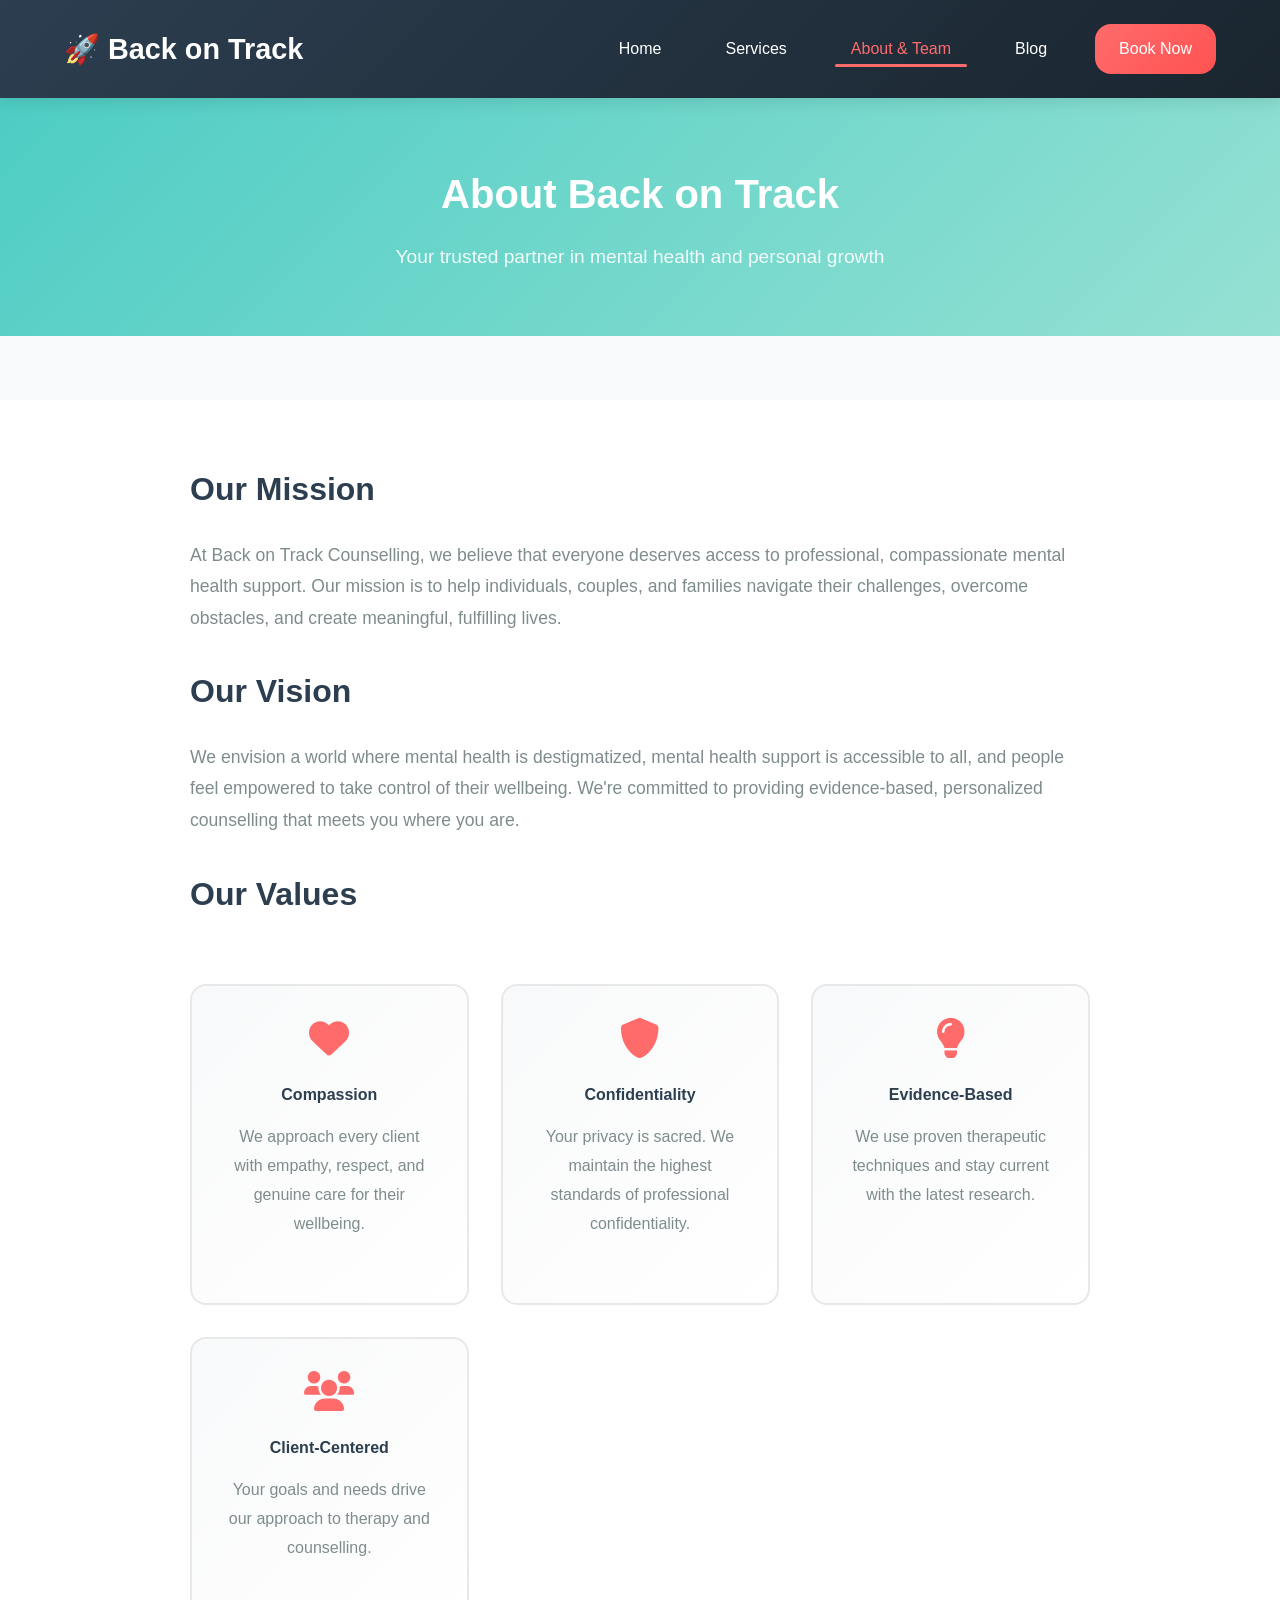
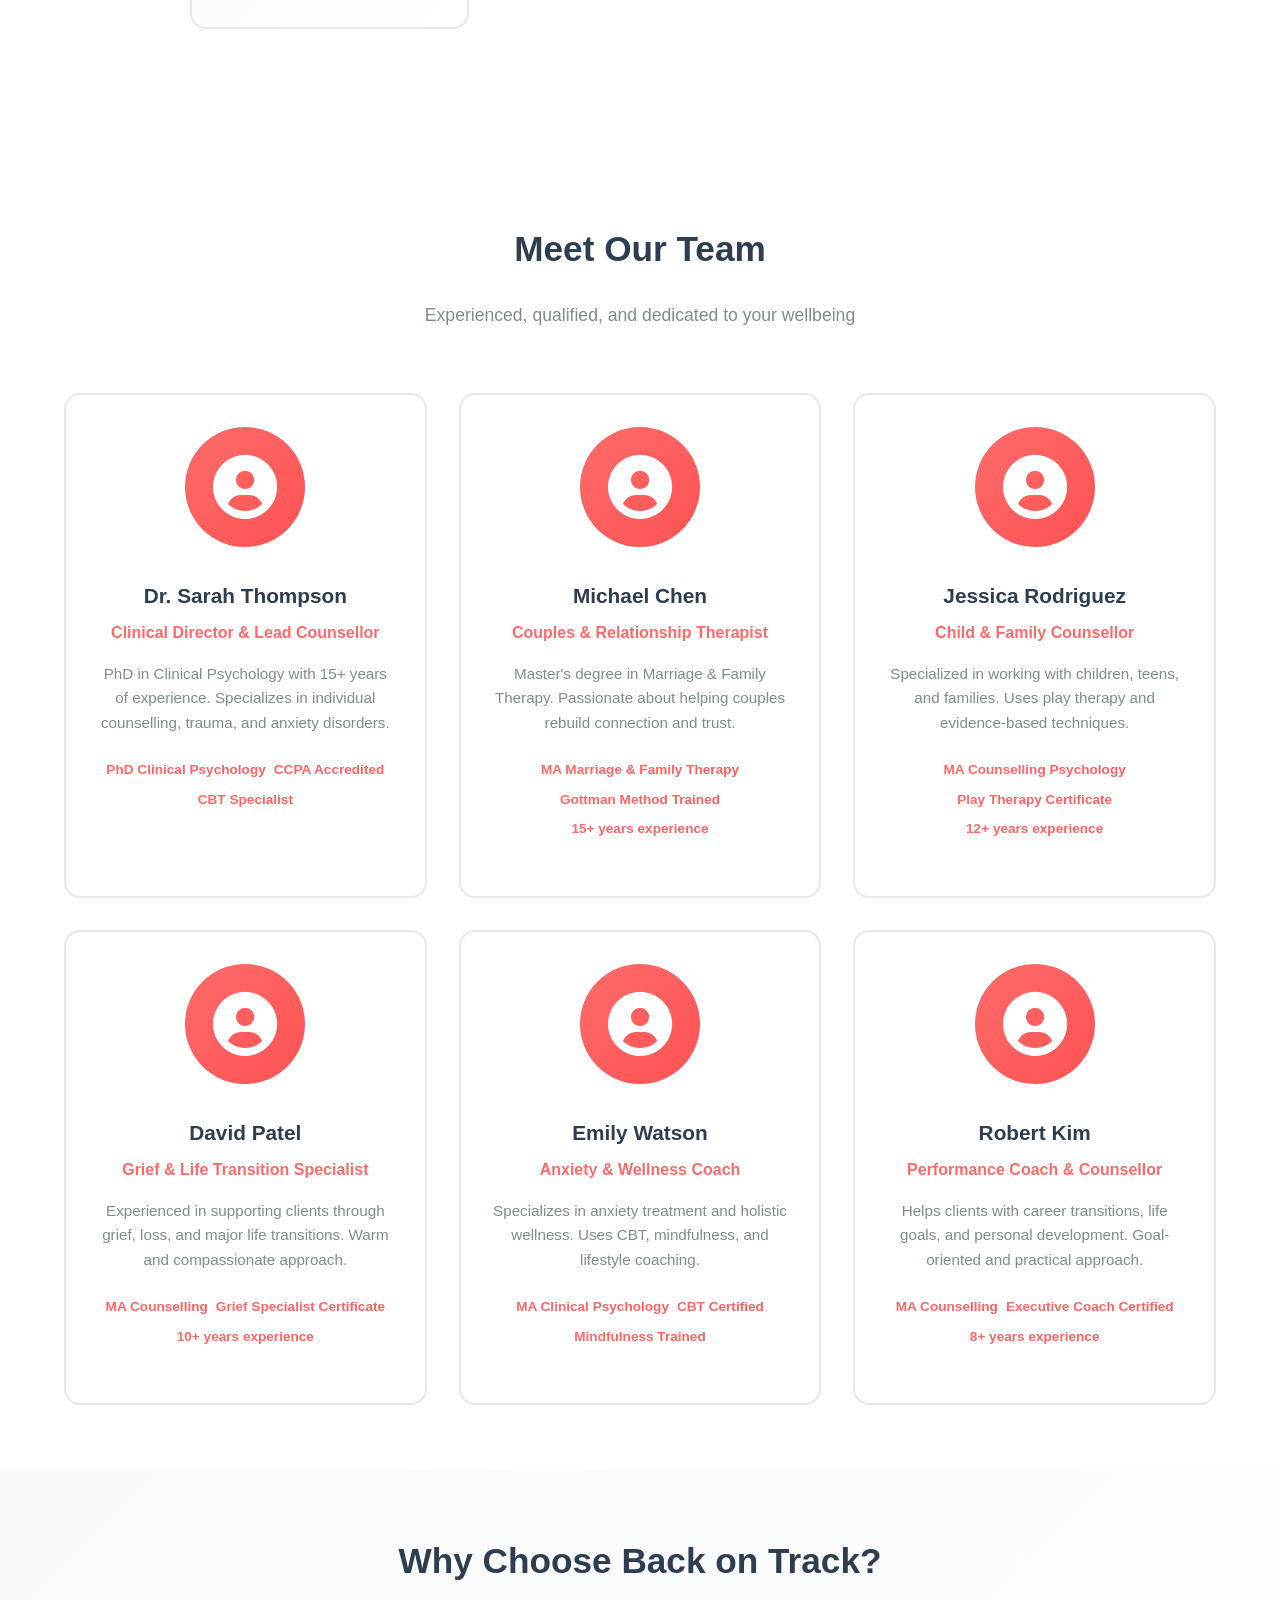
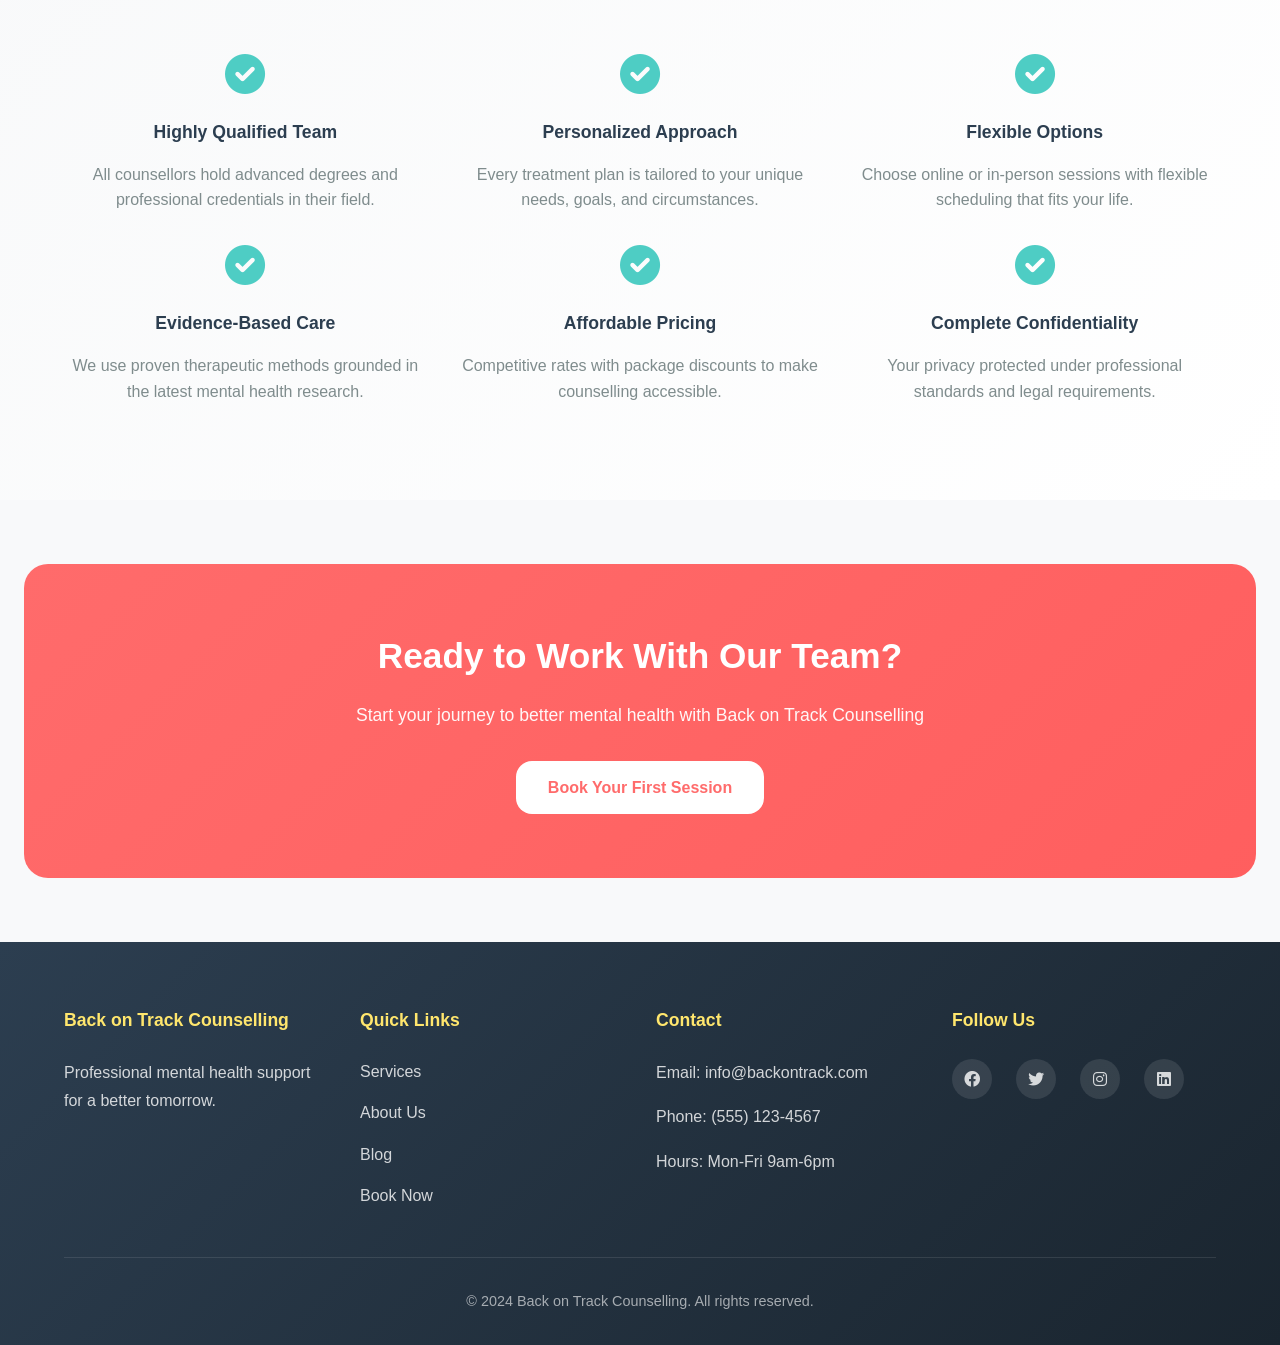
==== about.html @ cca88ce4 "Initial commit: Back on Track Counselling website" ====
<!DOCTYPE html>
<html lang="en">
<head>
    <meta charset="UTF-8">
    <meta name="viewport" content="width=device-width, initial-scale=1.0">
    <title>About Us & Team | Back on Track Counselling</title>
    <link rel="stylesheet" href="styles.css">
    <link rel="stylesheet" href="https://cdnjs.cloudflare.com/ajax/libs/font-awesome/6.0.0/css/all.min.css">
</head>
<body>
    <!-- Navigation -->
    <nav class="navbar">
        <div class="container">
            <div class="nav-brand">
                <h1>🚀 Back on Track</h1>
            </div>
            <ul class="nav-menu">
                <li><a href="index.html">Home</a></li>
                <li><a href="services.html">Services</a></li>
                <li><a href="about.html" class="active">About & Team</a></li>
                <li><a href="blog.html">Blog</a></li>
                <li><a href="booking.html" class="btn-cta">Book Now</a></li>
            </ul>
        </div>
    </nav>

    <!-- Page Header -->
    <section class="page-header">
        <h2>About Back on Track</h2>
        <p>Your trusted partner in mental health and personal growth</p>
    </section>

    <!-- About Section -->
    <section class="about-section">
        <div class="container">
            <div class="about-content">
                <h3>Our Mission</h3>
                <p>At Back on Track Counselling, we believe that everyone deserves access to professional, compassionate mental health support. Our mission is to help individuals, couples, and families navigate their challenges, overcome obstacles, and create meaningful, fulfilling lives.</p>
                
                <h3>Our Vision</h3>
                <p>We envision a world where mental health is destigmatized, mental health support is accessible to all, and people feel empowered to take control of their wellbeing. We're committed to providing evidence-based, personalized counselling that meets you where you are.</p>

                <h3>Our Values</h3>
                <div class="values-grid">
                    <div class="value-card">
                        <i class="fas fa-heart"></i>
                        <h4>Compassion</h4>
                        <p>We approach every client with empathy, respect, and genuine care for their wellbeing.</p>
                    </div>
                    <div class="value-card">
                        <i class="fas fa-shield-alt"></i>
                        <h4>Confidentiality</h4>
                        <p>Your privacy is sacred. We maintain the highest standards of professional confidentiality.</p>
                    </div>
                    <div class="value-card">
                        <i class="fas fa-lightbulb"></i>
                        <h4>Evidence-Based</h4>
                        <p>We use proven therapeutic techniques and stay current with the latest research.</p>
                    </div>
                    <div class="value-card">
                        <i class="fas fa-users"></i>
                        <h4>Client-Centered</h4>
                        <p>Your goals and needs drive our approach to therapy and counselling.</p>
                    </div>
                </div>
            </div>
        </div>
    </section>

    <!-- Team Section -->
    <section class="team-section">
        <div class="container">
            <h3>Meet Our Team</h3>
            <p class="section-subtitle">Experienced, qualified, and dedicated to your wellbeing</p>
            
            <div class="team-grid">
                <div class="team-member">
                    <div class="member-image">
                        <i class="fas fa-user-circle"></i>
                    </div>
                    <h4>Dr. Sarah Thompson</h4>
                    <p class="title">Clinical Director & Lead Counsellor</p>
                    <p class="bio">PhD in Clinical Psychology with 15+ years of experience. Specializes in individual counselling, trauma, and anxiety disorders.</p>
                    <div class="credentials">
                        <span>PhD Clinical Psychology</span>
                        <span>CCPA Accredited</span>
                        <span>CBT Specialist</span>
                    </div>
                </div>

                <div class="team-member">
                    <div class="member-image">
                        <i class="fas fa-user-circle"></i>
                    </div>
                    <h4>Michael Chen</h4>
                    <p class="title">Couples & Relationship Therapist</p>
                    <p class="bio">Master's degree in Marriage & Family Therapy. Passionate about helping couples rebuild connection and trust.</p>
                    <div class="credentials">
                        <span>MA Marriage & Family Therapy</span>
                        <span>Gottman Method Trained</span>
                        <span>15+ years experience</span>
                    </div>
                </div>

                <div class="team-member">
                    <div class="member-image">
                        <i class="fas fa-user-circle"></i>
                    </div>
                    <h4>Jessica Rodriguez</h4>
                    <p class="title">Child & Family Counsellor</p>
                    <p class="bio">Specialized in working with children, teens, and families. Uses play therapy and evidence-based techniques.</p>
                    <div class="credentials">
                        <span>MA Counselling Psychology</span>
                        <span>Play Therapy Certificate</span>
                        <span>12+ years experience</span>
                    </div>
                </div>

                <div class="team-member">
                    <div class="member-image">
                        <i class="fas fa-user-circle"></i>
                    </div>
                    <h4>David Patel</h4>
                    <p class="title">Grief & Life Transition Specialist</p>
                    <p class="bio">Experienced in supporting clients through grief, loss, and major life transitions. Warm and compassionate approach.</p>
                    <div class="credentials">
                        <span>MA Counselling</span>
                        <span>Grief Specialist Certificate</span>
                        <span>10+ years experience</span>
                    </div>
                </div>

                <div class="team-member">
                    <div class="member-image">
                        <i class="fas fa-user-circle"></i>
                    </div>
                    <h4>Emily Watson</h4>
                    <p class="title">Anxiety & Wellness Coach</p>
                    <p class="bio">Specializes in anxiety treatment and holistic wellness. Uses CBT, mindfulness, and lifestyle coaching.</p>
                    <div class="credentials">
                        <span>MA Clinical Psychology</span>
                        <span>CBT Certified</span>
                        <span>Mindfulness Trained</span>
                    </div>
                </div>

                <div class="team-member">
                    <div class="member-image">
                        <i class="fas fa-user-circle"></i>
                    </div>
                    <h4>Robert Kim</h4>
                    <p class="title">Performance Coach & Counsellor</p>
                    <p class="bio">Helps clients with career transitions, life goals, and personal development. Goal-oriented and practical approach.</p>
                    <div class="credentials">
                        <span>MA Counselling</span>
                        <span>Executive Coach Certified</span>
                        <span>8+ years experience</span>
                    </div>
                </div>
            </div>
        </div>
    </section>

    <!-- Why Choose Us -->
    <section class="why-choose-us">
        <div class="container">
            <h3>Why Choose Back on Track?</h3>
            <div class="features-grid">
                <div class="feature-item">
                    <i class="fas fa-check-circle"></i>
                    <h4>Highly Qualified Team</h4>
                    <p>All counsellors hold advanced degrees and professional credentials in their field.</p>
                </div>
                <div class="feature-item">
                    <i class="fas fa-check-circle"></i>
                    <h4>Personalized Approach</h4>
                    <p>Every treatment plan is tailored to your unique needs, goals, and circumstances.</p>
                </div>
                <div class="feature-item">
                    <i class="fas fa-check-circle"></i>
                    <h4>Flexible Options</h4>
                    <p>Choose online or in-person sessions with flexible scheduling that fits your life.</p>
                </div>
                <div class="feature-item">
                    <i class="fas fa-check-circle"></i>
                    <h4>Evidence-Based Care</h4>
                    <p>We use proven therapeutic methods grounded in the latest mental health research.</p>
                </div>
                <div class="feature-item">
                    <i class="fas fa-check-circle"></i>
                    <h4>Affordable Pricing</h4>
                    <p>Competitive rates with package discounts to make counselling accessible.</p>
                </div>
                <div class="feature-item">
                    <i class="fas fa-check-circle"></i>
                    <h4>Complete Confidentiality</h4>
                    <p>Your privacy protected under professional standards and legal requirements.</p>
                </div>
            </div>
        </div>
    </section>

    <!-- CTA Section -->
    <section class="cta-section">
        <div class="container">
            <h3>Ready to Work With Our Team?</h3>
            <p>Start your journey to better mental health with Back on Track Counselling</p>
            <a href="booking.html" class="btn btn-white">Book Your First Session</a>
        </div>
    </section>

    <!-- Footer -->
    <footer class="footer">
        <div class="container">
            <div class="footer-content">
                <div class="footer-section">
                    <h5>Back on Track Counselling</h5>
                    <p>Professional mental health support for a better tomorrow.</p>
                </div>
                <div class="footer-section">
                    <h5>Quick Links</h5>
                    <ul>
                        <li><a href="services.html">Services</a></li>
                        <li><a href="about.html">About Us</a></li>
                        <li><a href="blog.html">Blog</a></li>
                        <li><a href="booking.html">Book Now</a></li>
                    </ul>
                </div>
                <div class="footer-section">
                    <h5>Contact</h5>
                    <p>Email: info@backontrack.com</p>
                    <p>Phone: (555) 123-4567</p>
                    <p>Hours: Mon-Fri 9am-6pm</p>
                </div>
                <div class="footer-section">
                    <h5>Follow Us</h5>
                    <div class="social-links">
                        <a href="#"><i class="fab fa-facebook"></i></a>
                        <a href="#"><i class="fab fa-twitter"></i></a>
                        <a href="#"><i class="fab fa-instagram"></i></a>
                        <a href="#"><i class="fab fa-linkedin"></i></a>
                    </div>
                </div>
            </div>
            <div class="footer-bottom">
                <p>&copy; 2024 Back on Track Counselling. All rights reserved.</p>
            </div>
        </div>
    </footer>

    <script src="script.js"></script>
</body>
</html>
---- styles.css ----
/* 
    Back on Track Counselling - Professional Vibrant Design
    Modern, bold, and eye-catching color scheme
*/

:root {
    /* Color Palette - Modern & Vibrant */
    --primary-color: #FF6B6B;        /* Bold Red/Coral */
    --secondary-color: #4ECDC4;      /* Teal */
    --accent-color: #FFE66D;         /* Vibrant Yellow */
    --alternate-accent: #95E1D3;     /* Mint Green */
    --dark-bg: #2C3E50;              /* Dark Blue-Gray */
    --light-bg: #F8F9FA;             /* Off-White */
    --text-dark: #2C3E50;            /* Dark Gray */
    --text-light: #7F8C8D;           /* Medium Gray */
    --border-color: #E8E8E8;         /* Light Border */
    --success-color: #2ECC71;        /* Green */
    --error-color: #E74C3C;          /* Red */
    
    /* Fonts */
    --font-primary: 'Segoe UI', Tahoma, Geneva, Verdana, sans-serif;
    --font-heading: 'Ubuntu', 'Arial', sans-serif;
    
    /* Spacing */
    --spacing-xs: 0.5rem;
    --spacing-sm: 1rem;
    --spacing-md: 1.5rem;
    --spacing-lg: 2rem;
    --spacing-xl: 3rem;
    --spacing-2xl: 4rem;
    
    /* Border Radius */
    --radius-sm: 0.5rem;
    --radius-md: 0.75rem;
    --radius-lg: 1rem;
    --radius-xl: 1.5rem;
}

/* ========================================
   GENERAL STYLES
   ======================================== */

* {
    margin: 0;
    padding: 0;
    box-sizing: border-box;
}

html {
    scroll-behavior: smooth;
}

body {
    font-family: var(--font-primary);
    color: var(--text-dark);
    background-color: var(--light-bg);
    line-height: 1.6;
    overflow-x: hidden;
}

.container {
    max-width: 1200px;
    margin: 0 auto;
    padding: 0 var(--spacing-md);
}

/* ========================================
   NAVIGATION
   ======================================== */

.navbar {
    background: linear-gradient(135deg, var(--dark-bg) 0%, #1a252f 100%);
    padding: var(--spacing-md) 0;
    position: sticky;
    top: 0;
    z-index: 1000;
    box-shadow: 0 4px 15px rgba(0, 0, 0, 0.1);
}

.navbar .container {
    display: flex;
    justify-content: space-between;
    align-items: center;
}

.nav-brand h1 {
    color: white;
    font-size: 1.8rem;
    font-family: var(--font-heading);
}

.nav-menu {
    display: flex;
    list-style: none;
    gap: var(--spacing-lg);
    align-items: center;
}

.nav-menu a {
    color: white;
    text-decoration: none;
    font-weight: 500;
    transition: all 0.3s ease;
    position: relative;
    padding: var(--spacing-xs) var(--spacing-sm);
}

.nav-menu a:hover,
.nav-menu a.active {
    color: var(--primary-color);
}

.nav-menu a.active::after {
    content: '';
    position: absolute;
    bottom: -2px;
    left: 0;
    width: 100%;
    height: 3px;
    background: var(--primary-color);
    border-radius: 2px;
}

.btn-cta {
    background: linear-gradient(135deg, var(--primary-color), #FF5252) !important;
    padding: 0.75rem var(--spacing-md) !important;
    border-radius: var(--radius-lg);
    display: inline-block;
}

.btn-cta:hover {
    color: white !important;
    transform: translateY(-2px);
    box-shadow: 0 8px 20px rgba(255, 107, 107, 0.3);
}

/* ========================================
   BUTTONS
   ======================================== */

.btn {
    padding: 0.875rem 2rem;
    border: none;
    border-radius: var(--radius-lg);
    font-size: 1rem;
    font-weight: 600;
    cursor: pointer;
    transition: all 0.3s ease;
    text-decoration: none;
    display: inline-block;
    text-align: center;
    font-family: var(--font-primary);
}

.btn-primary {
    background: linear-gradient(135deg, var(--primary-color), #FF5252);
    color: white;
    box-shadow: 0 4px 15px rgba(255, 107, 107, 0.2);
}

.btn-primary:hover {
    transform: translateY(-3px);
    box-shadow: 0 8px 25px rgba(255, 107, 107, 0.4);
}

.btn-secondary {
    background: white;
    color: var(--primary-color);
    border: 2px solid var(--primary-color);
}

.btn-secondary:hover {
    background: var(--primary-color);
    color: white;
    transform: translateY(-3px);
}

.btn-white {
    background: white;
    color: var(--primary-color);
    font-weight: 700;
}

.btn-white:hover {
    transform: translateY(-3px);
    box-shadow: 0 8px 25px rgba(0, 0, 0, 0.2);
}

.btn-large {
    padding: 1rem 2.5rem;
    font-size: 1.1rem;
}

/* ========================================
   HERO SECTION
   ======================================== */

.hero {
    background: linear-gradient(135deg, var(--primary-color), #FF5252, var(--secondary-color));
    background-size: 400% 400%;
    animation: gradientShift 15s ease infinite;
    color: white;
    padding: var(--spacing-2xl) var(--spacing-md);
    text-align: center;
    min-height: 600px;
    display: flex;
    align-items: center;
    justify-content: center;
    position: relative;
    overflow: hidden;
}

.hero::before {
    content: '';
    position: absolute;
    top: -50%;
    right: -50%;
    width: 100%;
    height: 100%;
    background: radial-gradient(circle, rgba(255, 255, 255, 0.1) 1px, transparent 1px);
    background-size: 50px 50px;
    animation: moveBackground 20s linear infinite;
}

.hero-content {
    position: relative;
    z-index: 1;
    max-width: 700px;
}

.hero h2 {
    font-size: 3.5rem;
    font-weight: 700;
    margin-bottom: var(--spacing-md);
    line-height: 1.2;
    text-shadow: 2px 2px 4px rgba(0, 0, 0, 0.2);
}

.hero p {
    font-size: 1.3rem;
    margin-bottom: var(--spacing-lg);
    opacity: 0.95;
}

.hero .btn {
    margin: 0 var(--spacing-sm);
    margin-bottom: var(--spacing-md);
}

@keyframes gradientShift {
    0% { background-position: 0% 50%; }
    50% { background-position: 100% 50%; }
    100% { background-position: 0% 50%; }
}

@keyframes moveBackground {
    0% { transform: translate(0, 0); }
    100% { transform: translate(50px, 50px); }
}

/* ========================================
   PAGE HEADER
   ======================================== */

.page-header {
    background: linear-gradient(135deg, var(--secondary-color), var(--alternate-accent));
    color: white;
    padding: var(--spacing-2xl) var(--spacing-md);
    text-align: center;
    margin-bottom: var(--spacing-2xl);
}

.page-header h2 {
    font-size: 2.5rem;
    margin-bottom: var(--spacing-sm);
}

.page-header p {
    font-size: 1.2rem;
    opacity: 0.9;
}

/* ========================================
   FEATURES SECTION
   ======================================== */

.features {
    padding: var(--spacing-2xl) var(--spacing-md);
    background: white;
}

.features h3 {
    text-align: center;
    font-size: 2.2rem;
    margin-bottom: var(--spacing-2xl);
    color: var(--text-dark);
}

.features-grid {
    display: grid;
    grid-template-columns: repeat(auto-fit, minmax(280px, 1fr));
    gap: var(--spacing-lg);
    margin-bottom: var(--spacing-lg);
}

.feature-card {
    background: linear-gradient(135deg, #FFFFFF, var(--light-bg));
    padding: var(--spacing-lg);
    border-radius: var(--radius-xl);
    text-align: center;
    border: 2px solid var(--border-color);
    transition: all 0.3s ease;
    cursor: pointer;
}

.feature-card:hover {
    transform: translateY(-10px);
    border-color: var(--primary-color);
    box-shadow: 0 15px 40px rgba(0, 0, 0, 0.1);
}

.feature-card i {
    font-size: 3rem;
    color: var(--primary-color);
    margin-bottom: var(--spacing-md);
}

.feature-card h4 {
    font-size: 1.3rem;
    margin-bottom: var(--spacing-sm);
    color: var(--text-dark);
}

.feature-card p {
    color: var(--text-light);
    line-height: 1.6;
}

/* ========================================
   SERVICES PREVIEW & GRID
   ======================================== */

.services-preview {
    padding: var(--spacing-2xl) var(--spacing-md);
    background: white;
}

.services-preview h3 {
    text-align: center;
    font-size: 2.2rem;
    margin-bottom: var(--spacing-2xl);
}

.services-grid {
    display: grid;
    grid-template-columns: repeat(auto-fit, minmax(300px, 1fr));
    gap: var(--spacing-lg);
    margin-bottom: var(--spacing-2xl);
}

.service-item {
    background: linear-gradient(135deg, var(--light-bg), white);
    padding: var(--spacing-lg);
    border-radius: var(--radius-lg);
    border-left: 5px solid var(--primary-color);
    transition: all 0.3s ease;
    cursor: pointer;
}

.service-item:hover {
    transform: translateX(5px);
    box-shadow: 0 10px 30px rgba(0, 0, 0, 0.1);
}

.service-item h4 {
    color: var(--primary-color);
    margin-bottom: var(--spacing-sm);
    font-size: 1.2rem;
}

.service-item p {
    color: var(--text-light);
}

.services-preview > .container > .btn {
    display: block;
    margin: var(--spacing-lg) auto 0;
    width: fit-content;
}

/* ========================================
   SERVICES FULL PAGE
   ======================================== */

.services-full {
    padding: var(--spacing-2xl) var(--spacing-md);
    background: white;
}

.service-card-full {
    background: white;
    border: 2px solid var(--border-color);
    border-radius: var(--radius-xl);
    padding: var(--spacing-2xl);
    margin-bottom: var(--spacing-xl);
    transition: all 0.3s ease;
    display: flex;
    flex-direction: column;
}

.service-card-full:hover {
    border-color: var(--primary-color);
    box-shadow: 0 15px 40px rgba(255, 107, 107, 0.15);
}

.service-icon {
    width: 80px;
    height: 80px;
    background: linear-gradient(135deg, var(--primary-color), #FF5252);
    border-radius: 50%;
    display: flex;
    align-items: center;
    justify-content: center;
    color: white;
    font-size: 2.5rem;
    margin-bottom: var(--spacing-lg);
}

.service-card-full h3 {
    font-size: 1.8rem;
    color: var(--text-dark);
    margin-bottom: var(--spacing-md);
}

.service-card-full p {
    color: var(--text-light);
    margin-bottom: var(--spacing-lg);
    line-height: 1.8;
}

.service-features {
    list-style: none;
    margin-bottom: var(--spacing-lg);
}

.service-features li {
    color: var(--text-light);
    margin-bottom: var(--spacing-sm);
    padding-left: var(--spacing-lg);
    position: relative;
}

.service-features li::before {
    content: '✓';
    position: absolute;
    left: 0;
    color: var(--secondary-color);
    font-weight: bold;
}

.service-card-full .btn {
    align-self: flex-start;
    margin-top: auto;
}

/* ========================================
   TESTIMONIALS
   ======================================== */

.testimonials {
    padding: var(--spacing-2xl) var(--spacing-md);
    background: linear-gradient(135deg, var(--light-bg), white);
}

.testimonials h3 {
    text-align: center;
    font-size: 2.2rem;
    margin-bottom: var(--spacing-2xl);
    color: var(--text-dark);
}

.testimonials-grid {
    display: grid;
    grid-template-columns: repeat(auto-fit, minmax(300px, 1fr));
    gap: var(--spacing-lg);
}

.testimonial-card {
    background: white;
    padding: var(--spacing-lg);
    border-radius: var(--radius-lg);
    box-shadow: 0 5px 20px rgba(0, 0, 0, 0.08);
    border-top: 5px solid var(--secondary-color);
    transition: all 0.3s ease;
}

.testimonial-card:hover {
    transform: translateY(-5px);
    box-shadow: 0 12px 35px rgba(0, 0, 0, 0.15);
}

.testimonial-card .stars {
    margin-bottom: var(--spacing-md);
    font-size: 1.2rem;
}

.testimonial-card p {
    color: var(--text-light);
    margin-bottom: var(--spacing-md);
    font-style: italic;
    line-height: 1.8;
}

.testimonial-card strong {
    color: var(--primary-color);
}

/* ========================================
   CTA SECTION
   ======================================== */

.cta-section {
    background: linear-gradient(135deg, var(--primary-color), #FF5252, var(--secondary-color));
    background-size: 400% 400%;
    animation: gradientShift 15s ease infinite;
    color: white;
    padding: var(--spacing-2xl) var(--spacing-md);
    text-align: center;
    border-radius: var(--radius-xl);
    margin: var(--spacing-2xl) var(--spacing-md);
}

.cta-section h3 {
    font-size: 2.2rem;
    margin-bottom: var(--spacing-sm);
}

.cta-section p {
    font-size: 1.1rem;
    margin-bottom: var(--spacing-lg);
    opacity: 0.95;
}

/* ========================================
   PRICING SECTION
   ======================================== */

.pricing {
    padding: var(--spacing-2xl) var(--spacing-md);
    background: white;
}

.pricing h3 {
    text-align: center;
    font-size: 2.2rem;
    margin-bottom: var(--spacing-2xl);
    color: var(--text-dark);
}

.pricing-grid {
    display: grid;
    grid-template-columns: repeat(auto-fit, minmax(300px, 1fr));
    gap: var(--spacing-lg);
    margin-bottom: var(--spacing-lg);
}

.pricing-card {
    background: white;
    border: 2px solid var(--border-color);
    border-radius: var(--radius-xl);
    padding: var(--spacing-lg);
    text-align: center;
    transition: all 0.3s ease;
    position: relative;
}

.pricing-card.featured {
    border-color: var(--primary-color);
    transform: scale(1.05);
    box-shadow: 0 15px 40px rgba(255, 107, 107, 0.2);
}

.pricing-card:hover:not(.featured) {
    border-color: var(--primary-color);
    transform: translateY(-5px);
}

.pricing-card .badge {
    position: absolute;
    top: -12px;
    left: 50%;
    transform: translateX(-50%);
    background: var(--primary-color);
    color: white;
    padding: 0.5rem 1rem;
    border-radius: var(--radius-md);
    font-size: 0.85rem;
    font-weight: 700;
}

.pricing-card h4 {
    font-size: 1.4rem;
    margin-bottom: var(--spacing-md);
    color: var(--text-dark);
}

.price {
    font-size: 3rem;
    color: var(--primary-color);
    font-weight: 700;
    margin-bottom: var(--spacing-sm);
}

.pricing-card p {
    color: var(--text-light);
    margin-bottom: var(--spacing-lg);
}

.pricing-card ul {
    list-style: none;
    margin-bottom: var(--spacing-lg);
    text-align: left;
}

.pricing-card li {
    padding: var(--spacing-sm) 0;
    color: var(--text-light);
    border-bottom: 1px solid var(--border-color);
}

.pricing-card li:last-child {
    border-bottom: none;
}

/* ========================================
   ABOUT SECTION
   ======================================== */

.about-section {
    padding: var(--spacing-2xl) var(--spacing-md);
    background: white;
}

.about-content {
    max-width: 900px;
    margin: 0 auto;
}

.about-content h3 {
    font-size: 2rem;
    color: var(--text-dark);
    margin-bottom: var(--spacing-md);
    margin-top: var(--spacing-lg);
}

.about-content h3:first-of-type {
    margin-top: 0;
}

.about-content p {
    color: var(--text-light);
    font-size: 1.1rem;
    line-height: 1.8;
    margin-bottom: var(--spacing-lg);
}

.values-grid {
    display: grid;
    grid-template-columns: repeat(auto-fit, minmax(250px, 1fr));
    gap: var(--spacing-lg);
    margin: var(--spacing-2xl) 0;
}

.value-card {
    background: linear-gradient(135deg, var(--light-bg), white);
    padding: var(--spacing-lg);
    border-radius: var(--radius-lg);
    text-align: center;
    border: 2px solid var(--border-color);
    transition: all 0.3s ease;
}

.value-card:hover {
    border-color: var(--primary-color);
    background: white;
    transform: translateY(-5px);
}

.value-card i {
    font-size: 2.5rem;
    color: var(--primary-color);
    margin-bottom: var(--spacing-md);
}

.value-card h4 {
    color: var(--text-dark);
    margin-bottom: var(--spacing-sm);
}

.value-card p {
    color: var(--text-light);
    font-size: 1rem;
}

/* ========================================
   TEAM SECTION
   ======================================== */

.team-section {
    padding: var(--spacing-2xl) var(--spacing-md);
    background: white;
}

.team-section h3 {
    text-align: center;
    font-size: 2.2rem;
    margin-bottom: var(--spacing-md);
    color: var(--text-dark);
}

.section-subtitle {
    text-align: center;
    color: var(--text-light);
    margin-bottom: var(--spacing-2xl);
    font-size: 1.1rem;
}

.team-grid {
    display: grid;
    grid-template-columns: repeat(auto-fit, minmax(320px, 1fr));
    gap: var(--spacing-lg);
}

.team-member {
    background: white;
    border: 2px solid var(--border-color);
    border-radius: var(--radius-lg);
    padding: var(--spacing-lg);
    text-align: center;
    transition: all 0.3s ease;
}

.team-member:hover {
    border-color: var(--primary-color);
    transform: translateY(-10px);
    box-shadow: 0 15px 40px rgba(0, 0, 0, 0.1);
}

.member-image {
    width: 120px;
    height: 120px;
    background: linear-gradient(135deg, var(--primary-color), #FF5252);
    border-radius: 50%;
    display: flex;
    align-items: center;
    justify-content: center;
    margin: 0 auto var(--spacing-lg);
    color: white;
    font-size: 4rem;
}

.team-member h4 {
    font-size: 1.3rem;
    color: var(--text-dark);
    margin-bottom: var(--spacing-xs);
}

.team-member .title {
    color: var(--primary-color);
    font-weight: 600;
    margin-bottom: var(--spacing-sm);
}

.team-member .bio {
    color: var(--text-light);
    font-size: 0.95rem;
    margin-bottom: var(--spacing-md);
    line-height: 1.6;
}

.credentials {
    display: flex;
    flex-wrap: wrap;
    gap: var(--spacing-xs);
    justify-content: center;
    margin-bottom: var(--spacing-md);
}

.credentials span {
    background: linear-gradient(135deg, var(--primary-color), #FF5252);
    background-size: 200% 200%;
    -webkit-background-clip: text;
    -webkit-text-fill-color: transparent;
    background-clip: text;
    font-size: 0.85rem;
    font-weight: 600;
}

/* ========================================
   WHY CHOOSE US SECTION
   ======================================== */

.why-choose-us {
    padding: var(--spacing-2xl) var(--spacing-md);
    background: linear-gradient(135deg, var(--light-bg), white);
}

.why-choose-us h3 {
    text-align: center;
    font-size: 2.2rem;
    margin-bottom: var(--spacing-2xl);
    color: var(--text-dark);
}

.why-choose-us .features-grid {
    display: grid;
    grid-template-columns: repeat(auto-fit, minmax(300px, 1fr));
    gap: var(--spacing-lg);
}

.feature-item {
    text-align: center;
}

.feature-item i {
    font-size: 2.5rem;
    color: var(--secondary-color);
    margin-bottom: var(--spacing-md);
}

.feature-item h4 {
    color: var(--text-dark);
    margin-bottom: var(--spacing-sm);
    font-size: 1.1rem;
}

.feature-item p {
    color: var(--text-light);
}

/* ========================================
   BLOG SECTION
   ======================================== */

.blog-section {
    padding: var(--spacing-2xl) var(--spacing-md);
    background: white;
}

.blog-grid {
    display: grid;
    grid-template-columns: repeat(auto-fit, minmax(350px, 1fr));
    gap: var(--spacing-lg);
}

.blog-post {
    background: white;
    border: 2px solid var(--border-color);
    border-radius: var(--radius-lg);
    overflow: hidden;
    transition: all 0.3s ease;
    display: flex;
    flex-direction: column;
}

.blog-post:hover {
    border-color: var(--primary-color);
    transform: translateY(-8px);
    box-shadow: 0 15px 40px rgba(0, 0, 0, 0.1);
}

.blog-image {
    width: 100%;
    height: 200px;
    background: linear-gradient(135deg, var(--primary-color), var(--secondary-color));
    display: flex;
    align-items: center;
    justify-content: center;
    color: white;
    font-size: 3rem;
}

.blog-content {
    padding: var(--spacing-lg);
    display: flex;
    flex-direction: column;
    flex-grow: 1;
}

.blog-date {
    color: var(--primary-color);
    font-size: 0.9rem;
    font-weight: 600;
    margin-bottom: var(--spacing-sm);
}

.blog-post h3 {
    color: var(--text-dark);
    margin-bottom: var(--spacing-sm);
    font-size: 1.3rem;
    line-height: 1.4;
}

.blog-post p {
    color: var(--text-light);
    margin-bottom: var(--spacing-md);
    flex-grow: 1;
}

.blog-tags {
    display: flex;
    gap: var(--spacing-sm);
    margin-bottom: var(--spacing-md);
    flex-wrap: wrap;
}

.tag {
    background: var(--light-bg);
    color: var(--primary-color);
    padding: 0.35rem 0.75rem;
    border-radius: var(--radius-md);
    font-size: 0.8rem;
    font-weight: 600;
}

.read-more {
    color: var(--primary-color);
    text-decoration: none;
    font-weight: 600;
    transition: all 0.3s ease;
    display: inline-block;
}

.read-more:hover {
    transform: translateX(5px);
}

/* ========================================
   TESTIMONIALS DETAILED
   ======================================== */

.testimonials-section {
    padding: var(--spacing-2xl) var(--spacing-md);
    background: linear-gradient(135deg, var(--light-bg), white);
}

.testimonials-section h3 {
    text-align: center;
    font-size: 2.2rem;
    margin-bottom: var(--spacing-md);
    color: var(--text-dark);
}

.testimonials-detailed {
    display: grid;
    grid-template-columns: repeat(auto-fit, minmax(350px, 1fr));
    gap: var(--spacing-lg);
}

.testimonial-detailed {
    background: white;
    padding: var(--spacing-lg);
    border-radius: var(--radius-lg);
    border-left: 5px solid var(--secondary-color);
    box-shadow: 0 5px 15px rgba(0, 0, 0, 0.08);
    transition: all 0.3s ease;
}

.testimonial-detailed:hover {
    transform: translateY(-5px);
    box-shadow: 0 12px 30px rgba(0, 0, 0, 0.15);
}

.testimonial-header h4 {
    color: var(--text-dark);
    margin-bottom: var(--spacing-xs);
    font-size: 1.1rem;
}

.testimonial-header .role {
    color: var(--primary-color);
    font-size: 0.9rem;
    font-weight: 500;
    margin-bottom: var(--spacing-sm);
}

.testimonial-header .stars {
    font-size: 1rem;
    margin-bottom: var(--spacing-md);
}

.testimonial-text {
    color: var(--text-light);
    line-height: 1.8;
    font-style: italic;
}

/* ========================================
   NEWSLETTER SECTION
   ======================================== */

.newsletter {
    background: linear-gradient(135deg, var(--secondary-color), var(--alternate-accent));
    padding: var(--spacing-2xl) var(--spacing-md);
    text-align: center;
    color: white;
    border-radius: var(--radius-xl);
    margin: var(--spacing-lg);
}

.newsletter h3 {
    font-size: 2rem;
    margin-bottom: var(--spacing-sm);
}

.newsletter p {
    margin-bottom: var(--spacing-lg);
    opacity: 0.95;
}

.newsletter-form {
    display: flex;
    gap: var(--spacing-sm);
    max-width: 500px;
    margin: 0 auto;
    flex-wrap: wrap;
    justify-content: center;
}

.newsletter-form input {
    flex: 1;
    min-width: 200px;
    padding: 0.875rem 1rem;
    border: none;
    border-radius: var(--radius-lg);
    font-size: 1rem;
}

.newsletter-form button {
    padding: 0.875rem 2rem;
}

/* ========================================
   BOOKING SECTION
   ======================================== */

.booking-section {
    padding: var(--spacing-2xl) var(--spacing-md);
    background: white;
}

.booking-grid {
    display: grid;
    grid-template-columns: 2fr 1fr;
    gap: var(--spacing-lg);
    margin-top: var(--spacing-lg);
}

.booking-form-container {
    background: white;
    padding: var(--spacing-lg);
    border-radius: var(--radius-lg);
}

.booking-form-container h3 {
    font-size: 1.8rem;
    color: var(--text-dark);
    margin-bottom: var(--spacing-lg);
}

.booking-form {
    display: flex;
    flex-direction: column;
    gap: var(--spacing-md);
}

.form-group {
    display: flex;
    flex-direction: column;
}

.form-group label {
    color: var(--text-dark);
    font-weight: 600;
    margin-bottom: var(--spacing-xs);
    font-size: 0.95rem;
}

.form-group input,
.form-group select,
.form-group textarea {
    padding: 0.75rem 1rem;
    border: 2px solid var(--border-color);
    border-radius: var(--radius-md);
    font-size: 1rem;
    font-family: var(--font-primary);
    transition: all 0.3s ease;
}

.form-group input:focus,
.form-group select:focus,
.form-group textarea:focus {
    outline: none;
    border-color: var(--primary-color);
    box-shadow: 0 0 0 3px rgba(255, 107, 107, 0.1);
}

.radio-group {
    display: flex;
    gap: var(--spacing-lg);
    margin-top: var(--spacing-xs);
}

.radio-group label {
    display: flex;
    align-items: center;
    gap: var(--spacing-sm);
    margin-bottom: 0;
    cursor: pointer;
}

.radio-group input[type="radio"] {
    width: 20px;
    height: 20px;
    cursor: pointer;
}

.form-group.checkbox {
    flex-direction: row;
    align-items: flex-start;
    gap: var(--spacing-sm);
    margin-bottom: var(--spacing-md);
}

.form-group.checkbox input {
    width: 20px;
    height: 20px;
    margin-top: 2px;
    cursor: pointer;
    margin-bottom: 0;
}

.form-group.checkbox label {
    margin-bottom: 0;
    font-weight: 400;
}

.form-note {
    text-align: center;
    color: var(--text-light);
    font-size: 0.9rem;
    margin-top: var(--spacing-md);
}

.booking-info {
    display: flex;
    flex-direction: column;
    gap: var(--spacing-lg);
}

.info-card {
    background: white;
    padding: var(--spacing-lg);
    border-radius: var(--radius-lg);
    border: 2px solid var(--border-color);
    text-align: center;
    transition: all 0.3s ease;
}

.info-card:hover {
    border-color: var(--primary-color);
    box-shadow: 0 8px 20px rgba(0, 0, 0, 0.1);
}

.info-card i {
    font-size: 2rem;
    color: var(--primary-color);
    margin-bottom: var(--spacing-sm);
}

.info-card h4 {
    color: var(--text-dark);
    margin-bottom: var(--spacing-sm);
}

.info-card p {
    color: var(--text-light);
    font-size: 0.95rem;
}

.info-card.urgent {
    background: linear-gradient(135deg, rgba(255, 107, 107, 0.1), rgba(78, 205, 196, 0.1));
    border-color: var(--primary-color);
}

.info-card.urgent i {
    color: var(--error-color);
}

.info-card.urgent strong {
    color: var(--error-color);
}

/* ========================================
   CONTACT SECTION
   ======================================== */

.contact-section {
    padding: var(--spacing-2xl) var(--spacing-md);
    background: white;
}

.contact-section h3 {
    text-align: center;
    font-size: 2.2rem;
    margin-bottom: var(--spacing-2xl);
    color: var(--text-dark);
}

.contact-grid {
    display: grid;
    grid-template-columns: repeat(auto-fit, minmax(280px, 1fr));
    gap: var(--spacing-lg);
}

.contact-info {
    background: linear-gradient(135deg, var(--light-bg), white);
    padding: var(--spacing-lg);
    border-radius: var(--radius-lg);
    text-align: center;
    border: 2px solid var(--border-color);
    transition: all 0.3s ease;
}

.contact-info:hover {
    border-color: var(--primary-color);
    transform: translateY(-5px);
}

.contact-info i {
    font-size: 2.5rem;
    color: var(--primary-color);
    margin-bottom: var(--spacing-md);
}

.contact-info h4 {
    color: var(--text-dark);
    margin-bottom: var(--spacing-sm);
}

.contact-info p {
    color: var(--text-light);
    line-height: 1.8;
}

/* ========================================
   FAQ SECTION
   ======================================== */

.faq-section {
    padding: var(--spacing-2xl) var(--spacing-md);
    background: linear-gradient(135deg, var(--light-bg), white);
}

.faq-section h3 {
    text-align: center;
    font-size: 2.2rem;
    margin-bottom: var(--spacing-2xl);
    color: var(--text-dark);
}

.faq-grid {
    display: grid;
    grid-template-columns: repeat(auto-fit, minmax(350px, 1fr));
    gap: var(--spacing-lg);
}

.faq-item {
    background: white;
    padding: var(--spacing-lg);
    border-radius: var(--radius-lg);
    border-left: 5px solid var(--secondary-color);
    box-shadow: 0 5px 15px rgba(0, 0, 0, 0.08);
    transition: all 0.3s ease;
}

.faq-item:hover {
    transform: translateY(-5px);
    box-shadow: 0 12px 30px rgba(0, 0, 0, 0.15);
}

.faq-item h4 {
    color: var(--primary-color);
    margin-bottom: var(--spacing-sm);
    font-size: 1.1rem;
}

.faq-item p {
    color: var(--text-light);
    line-height: 1.8;
}

/* ========================================
   FOOTER
   ======================================== */

.footer {
    background: linear-gradient(135deg, var(--dark-bg) 0%, #1a252f 100%);
    color: white;
    padding: var(--spacing-2xl) var(--spacing-md) var(--spacing-lg);
   margin-top: var(--spacing-2xl);
}

.footer-content {
    display: grid;
    grid-template-columns: repeat(auto-fit, minmax(250px, 1fr));
    gap: var(--spacing-lg);
    margin-bottom: var(--spacing-lg);
}

.footer-section h5 {
    color: var(--accent-color);
    margin-bottom: var(--spacing-md);
    font-size: 1.1rem;
}

.footer-section p {
    color: rgba(255, 255, 255, 0.8);
    line-height: 1.8;
    margin-bottom: var(--spacing-sm);
}

.footer-section ul {
    list-style: none;
}

.footer-section ul li {
    margin-bottom: var(--spacing-sm);
}

.footer-section a {
    color: rgba(255, 255, 255, 0.8);
    text-decoration: none;
    transition: all 0.3s ease;
}

.footer-section a:hover {
    color: var(--accent-color);
}

.social-links {
    display: flex;
    gap: var(--spacing-md);
}

.social-links a {
    width: 40px;
    height: 40px;
    background: rgba(255, 255, 255, 0.1);
    border-radius: 50%;
    display: flex;
    align-items: center;
    justify-content: center;
    transition: all 0.3s ease;
}

.social-links a:hover {
    background: var(--primary-color);
    transform: translateY(-3px);
}

.footer-bottom {
    border-top: 1px solid rgba(255, 255, 255, 0.1);
    padding-top: var(--spacing-lg);
    text-align: center;
    color: rgba(255, 255, 255, 0.6);
    font-size: 0.9rem;
}

/* ========================================
   RESPONSIVE DESIGN
   ======================================== */

@media (max-width: 768px) {
    .nav-menu {
        flex-direction: column;
        gap: var(--spacing-sm) !important;
    }

    .hero h2 {
        font-size: 2.2rem;
    }

    .hero p {
        font-size: 1rem;
    }

    .booking-grid {
        grid-template-columns: 1fr;
    }

    .page-header h2 {
        font-size: 1.8rem;
    }

    .services-grid {
        grid-template-columns: 1fr;
    }

    .team-grid {
        grid-template-columns: repeat(auto-fit, minmax(280px, 1fr));
    }

    .hero .btn {
        display: block;
        margin: var(--spacing-sm) auto;
    }

    .newsletter-form {
        flex-direction: column;
    }

    .newsletter-form input {
        min-width: 100%;
    }
}

@media (max-width: 480px) {
    :root {
        --spacing-md: 1rem;
        --spacing-lg: 1.5rem;
        --spacing-xl: 2rem;
        --spacing-2xl: 2.5rem;
    }

    .navbar .container {
        flex-direction: column;
        gap: var(--spacing-md);
    }

    .nav-menu {
        flex-direction: row;
        flex-wrap: wrap;
        gap: var(--spacing-sm);
        justify-content: center;
    }

    .nav-menu a {
        font-size: 0.85rem;
        padding: var(--spacing-xs) var(--spacing-xs);
    }

    .hero h2 {
        font-size: 1.8rem;
    }

    .hero p {
        font-size: 0.95rem;
    }

    .container {
        padding: 0 var(--spacing-sm);
    }

    .features-grid,
    .services-grid,
    .team-grid,
    .blog-grid,
    .footer-content {
        grid-template-columns: 1fr;
    }

    .pricing-card.featured {
        transform: scale(1);
    }

    .radio-group {
        flex-direction: column;
    }
}

/* ========================================
   UTILITY CLASSES
   ======================================== */

.text-center {
    text-align: center;
}

.mt-lg {
    margin-top: var(--spacing-lg);
}

.mb-lg {
    margin-bottom: var(--spacing-lg);
}

.mt-2xl {
    margin-top: var(--spacing-2xl);
}

.mb-2xl {
    margin-bottom: var(--spacing-2xl);
}

/* Loading Animation */
@keyframes fadeIn {
    from {
        opacity: 0;
        transform: translateY(20px);
    }
    to {
        opacity: 1;
        transform: translateY(0);
    }
}

.fade-in {
    animation: fadeIn 0.6s ease-out;
}
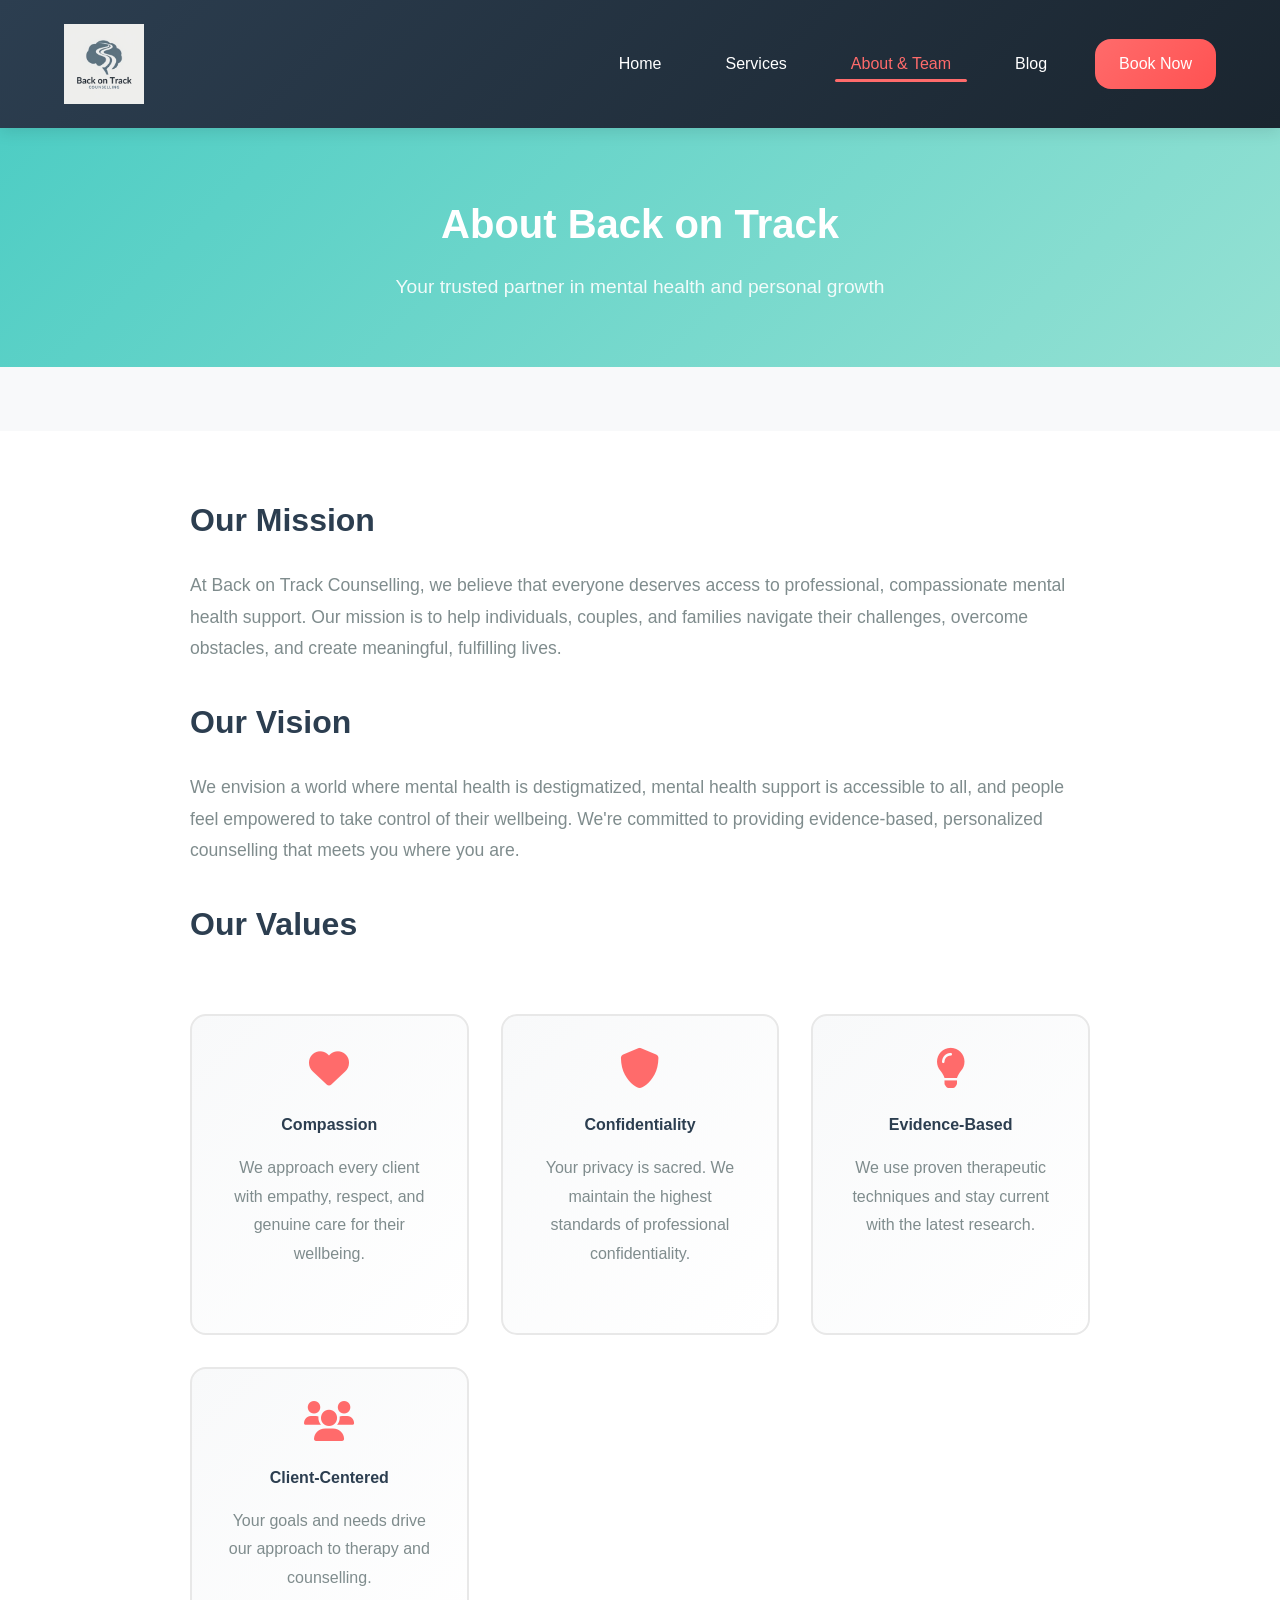
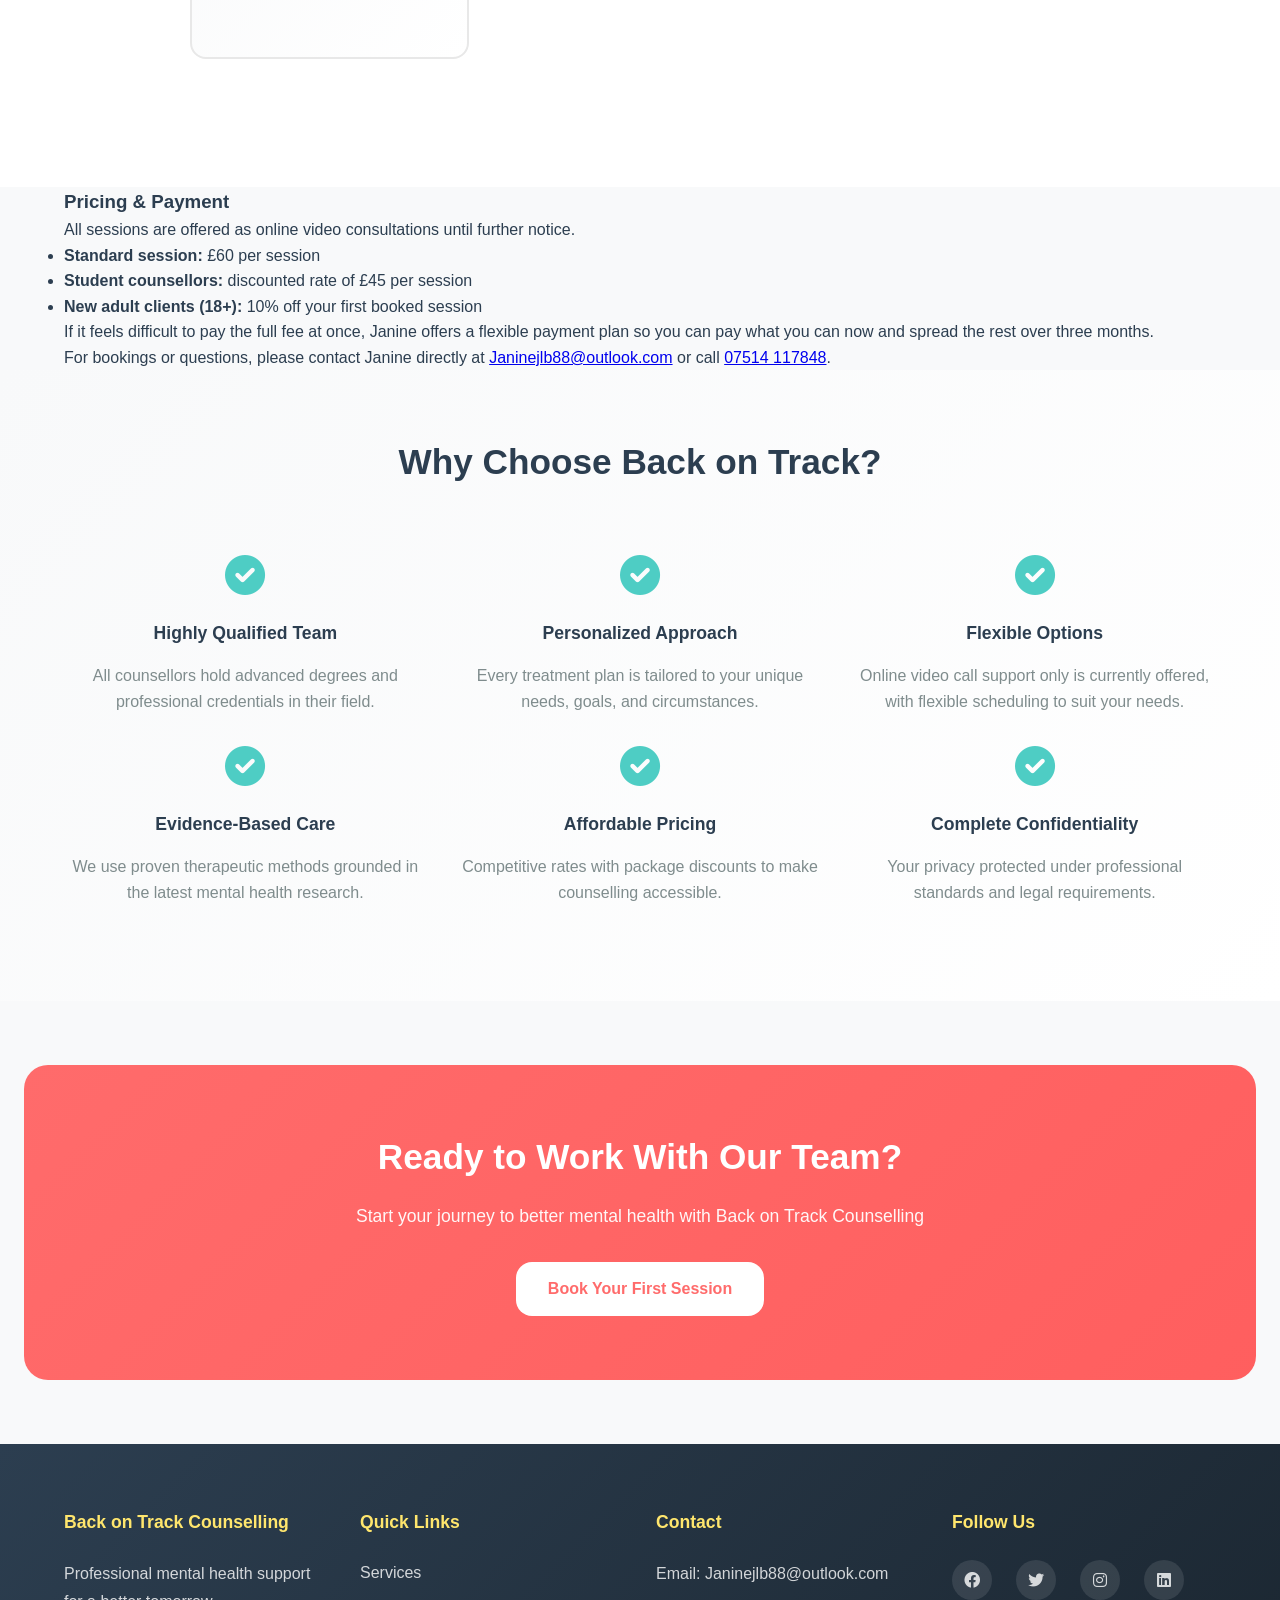
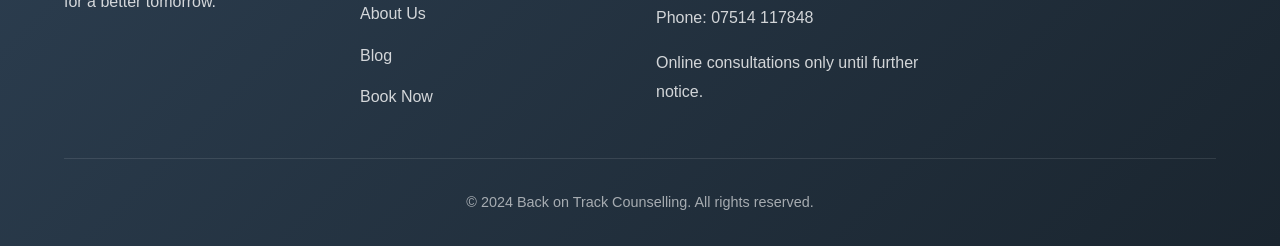
==== commit 46913d3a: "Remove top logo banner from about page" ====
--- a/about.html
+++ b/about.html
@@ -12,7 +12,7 @@
     <nav class="navbar">
         <div class="container">
             <div class="nav-brand">
-                <h1>🚀 Back on Track</h1>
+                <a href="index.html"><img src="logo.png" alt="Back on Track Counselling" class="logo-img"></a>
             </div>
             <ul class="nav-menu">
                 <li><a href="index.html">Home</a></li>
@@ -24,7 +24,6 @@
         </div>
     </nav>
 
-    <!-- Page Header -->
     <section class="page-header">
         <h2>About Back on Track</h2>
         <p>Your trusted partner in mental health and personal growth</p>
@@ -67,97 +66,18 @@
         </div>
     </section>
 
-    <!-- Team Section -->
-    <section class="team-section">
+    <!-- Pricing Section -->
+    <section class="pricing-section">
         <div class="container">
-            <h3>Meet Our Team</h3>
-            <p class="section-subtitle">Experienced, qualified, and dedicated to your wellbeing</p>
-            
-            <div class="team-grid">
-                <div class="team-member">
-                    <div class="member-image">
-                        <i class="fas fa-user-circle"></i>
-                    </div>
-                    <h4>Dr. Sarah Thompson</h4>
-                    <p class="title">Clinical Director & Lead Counsellor</p>
-                    <p class="bio">PhD in Clinical Psychology with 15+ years of experience. Specializes in individual counselling, trauma, and anxiety disorders.</p>
-                    <div class="credentials">
-                        <span>PhD Clinical Psychology</span>
-                        <span>CCPA Accredited</span>
-                        <span>CBT Specialist</span>
-                    </div>
-                </div>
-
-                <div class="team-member">
-                    <div class="member-image">
-                        <i class="fas fa-user-circle"></i>
-                    </div>
-                    <h4>Michael Chen</h4>
-                    <p class="title">Couples & Relationship Therapist</p>
-                    <p class="bio">Master's degree in Marriage & Family Therapy. Passionate about helping couples rebuild connection and trust.</p>
-                    <div class="credentials">
-                        <span>MA Marriage & Family Therapy</span>
-                        <span>Gottman Method Trained</span>
-                        <span>15+ years experience</span>
-                    </div>
-                </div>
-
-                <div class="team-member">
-                    <div class="member-image">
-                        <i class="fas fa-user-circle"></i>
-                    </div>
-                    <h4>Jessica Rodriguez</h4>
-                    <p class="title">Child & Family Counsellor</p>
-                    <p class="bio">Specialized in working with children, teens, and families. Uses play therapy and evidence-based techniques.</p>
-                    <div class="credentials">
-                        <span>MA Counselling Psychology</span>
-                        <span>Play Therapy Certificate</span>
-                        <span>12+ years experience</span>
-                    </div>
-                </div>
-
-                <div class="team-member">
-                    <div class="member-image">
-                        <i class="fas fa-user-circle"></i>
-                    </div>
-                    <h4>David Patel</h4>
-                    <p class="title">Grief & Life Transition Specialist</p>
-                    <p class="bio">Experienced in supporting clients through grief, loss, and major life transitions. Warm and compassionate approach.</p>
-                    <div class="credentials">
-                        <span>MA Counselling</span>
-                        <span>Grief Specialist Certificate</span>
-                        <span>10+ years experience</span>
-                    </div>
-                </div>
-
-                <div class="team-member">
-                    <div class="member-image">
-                        <i class="fas fa-user-circle"></i>
-                    </div>
-                    <h4>Emily Watson</h4>
-                    <p class="title">Anxiety & Wellness Coach</p>
-                    <p class="bio">Specializes in anxiety treatment and holistic wellness. Uses CBT, mindfulness, and lifestyle coaching.</p>
-                    <div class="credentials">
-                        <span>MA Clinical Psychology</span>
-                        <span>CBT Certified</span>
-                        <span>Mindfulness Trained</span>
-                    </div>
-                </div>
-
-                <div class="team-member">
-                    <div class="member-image">
-                        <i class="fas fa-user-circle"></i>
-                    </div>
-                    <h4>Robert Kim</h4>
-                    <p class="title">Performance Coach & Counsellor</p>
-                    <p class="bio">Helps clients with career transitions, life goals, and personal development. Goal-oriented and practical approach.</p>
-                    <div class="credentials">
-                        <span>MA Counselling</span>
-                        <span>Executive Coach Certified</span>
-                        <span>8+ years experience</span>
-                    </div>
-                </div>
-            </div>
+            <h3>Pricing & Payment</h3>
+            <p>All sessions are offered as online video consultations until further notice.</p>
+            <ul class="pricing-list">
+                <li><strong>Standard session:</strong> £60 per session</li>
+                <li><strong>Student counsellors:</strong> discounted rate of £45 per session</li>
+                <li><strong>New adult clients (18+):</strong> 10% off your first booked session</li>
+            </ul>
+            <p>If it feels difficult to pay the full fee at once, Janine offers a flexible payment plan so you can pay what you can now and spread the rest over three months.</p>
+            <p>For bookings or questions, please contact Janine directly at <a href="mailto:Janinejlb88@outlook.com">Janinejlb88@outlook.com</a> or call <a href="tel:07514117848">07514 117848</a>.</p>
         </div>
     </section>
 
@@ -179,7 +99,7 @@
                 <div class="feature-item">
                     <i class="fas fa-check-circle"></i>
                     <h4>Flexible Options</h4>
-                    <p>Choose online or in-person sessions with flexible scheduling that fits your life.</p>
+                    <p>Online video call support only is currently offered, with flexible scheduling to suit your needs.</p>
                 </div>
                 <div class="feature-item">
                     <i class="fas fa-check-circle"></i>
@@ -228,9 +148,9 @@
                 </div>
                 <div class="footer-section">
                     <h5>Contact</h5>
-                    <p>Email: info@backontrack.com</p>
-                    <p>Phone: (555) 123-4567</p>
-                    <p>Hours: Mon-Fri 9am-6pm</p>
+                    <p>Email: <a href="mailto:Janinejlb88@outlook.com">Janinejlb88@outlook.com</a></p>
+                    <p>Phone: <a href="tel:07514117848">07514 117848</a></p>
+                    <p>Online consultations only until further notice.</p>
                 </div>
                 <div class="footer-section">
                     <h5>Follow Us</h5>
--- a/styles.css
+++ b/styles.css
@@ -89,6 +89,56 @@
     font-family: var(--font-heading);
 }
 
+.logo-img {
+    max-width: 180px;
+    max-height: 80px;
+    width: auto;
+    height: auto;
+    object-fit: contain;
+    display: block;
+}
+
+.top-logo-banner {
+    padding: 1rem 0;
+    text-align: center;
+    background-color: #ffffff;
+    border-bottom: 1px solid var(--border-color);
+}
+
+.top-logo-banner .top-logo {
+    max-width: 260px;
+    max-height: 110px;
+    width: auto;
+    height: auto;
+    object-fit: contain;
+    display: inline-block;
+}
+
+.top-logo-area {
+    display: flex;
+    align-items: center;
+    justify-content: center;
+    gap: 16px;
+}
+
+.top-logo-title h1 {
+    margin: 0;
+    color: var(--dark-bg);
+    font-family: var(--font-heading);
+    font-size: 2rem;
+}
+
+@media (max-width: 768px) {
+    .top-logo-area {
+        flex-direction: column;
+        gap: 10px;
+    }
+
+    .top-logo-title h1 {
+        font-size: 1.5rem;
+    }
+}
+
 .nav-menu {
     display: flex;
     list-style: none;
@@ -258,6 +308,220 @@
     100% { transform: translate(50px, 50px); }
 }
 
+/* About Home Journey Section */
+.journey-section {
+    padding: var(--spacing-2xl) 0;
+    background: linear-gradient(180deg, #F7FEFE 0%, #E8FBF9 100%);
+}
+
+.journey-card {
+    background: white;
+    border: 1px solid rgba(78, 205, 196, 0.35);
+    border-radius: var(--radius-xl);
+    padding: var(--spacing-2xl);
+    box-shadow: 0 24px 50px rgba(78, 205, 196, 0.12);
+}
+
+.journey-header {
+    display: flex;
+    flex-direction: column;
+    gap: 0.75rem;
+    margin-bottom: var(--spacing-lg);
+}
+
+.journey-header span {
+    display: inline-block;
+    background: var(--secondary-color);
+    color: white;
+    padding: 0.5rem 1rem;
+    border-radius: 999px;
+    font-weight: 700;
+    letter-spacing: 0.08em;
+    text-transform: uppercase;
+    font-size: 0.85rem;
+}
+
+.journey-header h3 {
+    font-size: 2.4rem;
+    line-height: 1.1;
+    color: var(--dark-bg);
+}
+
+.journey-card p {
+    font-size: 1.05rem;
+    color: var(--text-dark);
+    margin-bottom: var(--spacing-md);
+}
+
+.journey-grid {
+    display: grid;
+    grid-template-columns: repeat(3, minmax(0, 1fr));
+    gap: var(--spacing-md);
+    margin-top: var(--spacing-lg);
+}
+
+.journey-item {
+    background: #FFFFFF;
+    border: 1px solid rgba(255, 235, 59, 0.22);
+    border-radius: var(--radius-lg);
+    padding: var(--spacing-md);
+}
+
+.journey-item h4 {
+    margin-bottom: 0.75rem;
+    color: var(--primary-color);
+    font-size: 1.05rem;
+}
+
+.journey-item p {
+    color: var(--text-dark);
+    font-size: 0.98rem;
+    line-height: 1.6;
+}
+
+.pricing-home {
+    padding: var(--spacing-2xl) 0;
+    background: linear-gradient(180deg, #F7FFF8 0%, #E8F9F5 100%);
+}
+
+.pricing-home-card {
+    background: white;
+    border: 2px solid rgba(78, 205, 196, 0.35);
+    border-radius: var(--radius-xl);
+    padding: var(--spacing-2xl);
+    box-shadow: 0 32px 60px rgba(78, 205, 196, 0.12);
+}
+
+.pricing-top h3 {
+    font-size: 2.3rem;
+    margin-bottom: 0.75rem;
+    color: var(--dark-bg);
+}
+
+.pricing-top p {
+    font-size: 1.1rem;
+    color: var(--text-dark);
+    max-width: 760px;
+    margin-bottom: var(--spacing-xl);
+}
+
+.pricing-card-grid {
+    display: grid;
+    grid-template-columns: repeat(auto-fit, minmax(250px, 1fr));
+    gap: var(--spacing-md);
+}
+
+.pricing-card {
+    background: #FFFFFF;
+    border: 1px solid rgba(78, 205, 196, 0.25);
+    border-radius: var(--radius-lg);
+    padding: var(--spacing-lg);
+    transition: all 0.35s ease;
+}
+
+.pricing-card:hover {
+    transform: translateY(-5px);
+    border-color: var(--primary-color);
+    box-shadow: 0 20px 40px rgba(78, 205, 196, 0.16);
+}
+
+.pricing-tag {
+    display: inline-block;
+    text-transform: uppercase;
+    letter-spacing: 0.1em;
+    font-size: 0.78rem;
+    font-weight: 700;
+    color: white;
+    background: var(--secondary-color);
+    padding: 0.45rem 0.9rem;
+    border-radius: 999px;
+    margin-bottom: var(--spacing-sm);
+}
+
+.pricing-card h4 {
+    font-size: 1.3rem;
+    margin-bottom: 0.65rem;
+    color: var(--dark-bg);
+}
+
+.pricing-card p {
+    color: var(--text-dark);
+    font-size: 1rem;
+    margin-bottom: var(--spacing-lg);
+    line-height: 1.7;
+}
+
+.price-value {
+    display: inline-flex;
+    align-items: baseline;
+    gap: 0.5rem;
+    font-size: 2.3rem;
+    font-weight: 800;
+    color: var(--dark-bg);
+}
+
+.pricing-card.highlight .pricing-tag {
+    background: linear-gradient(135deg, var(--primary-color), #FF5252);
+}
+
+.pricing-card.highlight {
+    background: linear-gradient(180deg, #FFF7F6 0%, #FFFFFF 100%);
+}
+
+.pricing-card.flex-pay-card {
+    border-width: 3px;
+    border-color: var(--secondary-color);
+    background: linear-gradient(180deg, #F5FFFD 0%, #E8FDF8 100%);
+}
+
+.flexible-pay {
+    padding: var(--spacing-2xl) 0;
+    background: linear-gradient(180deg, #F0FFF7 0%, #F7FFFC 100%);
+}
+
+.flexible-card {
+    background: white;
+    border: 2px solid rgba(78, 205, 196, 0.35);
+    border-radius: var(--radius-xl);
+    padding: var(--spacing-2xl);
+    box-shadow: 0 30px 70px rgba(78, 205, 196, 0.15);
+}
+
+.flexible-card h3 {
+    font-size: 2.4rem;
+    line-height: 1.1;
+    margin-bottom: var(--spacing-md);
+    color: var(--dark-bg);
+}
+
+.flexible-card p {
+    font-size: 1.15rem;
+    line-height: 1.9;
+    color: var(--text-dark);
+}
+
+@media (max-width: 900px) {
+    .journey-grid {
+        grid-template-columns: 1fr;
+    }
+
+    .journey-header h3 {
+        font-size: 2rem;
+    }
+
+    .pricing-card-grid {
+        grid-template-columns: 1fr;
+    }
+
+    .pricing-top h3 {
+        font-size: 2rem;
+    }
+
+    .flexible-card h3 {
+        font-size: 2rem;
+    }
+}
+
 /* ========================================
    PAGE HEADER
    ======================================== */
@@ -494,13 +758,73 @@
     transition: all 0.3s ease;
 }
 
-.testimonial-card:hover {
-    transform: translateY(-5px);
-    box-shadow: 0 12px 35px rgba(0, 0, 0, 0.15);
-}
-
-.testimonial-card .stars {
-    margin-bottom: var(--spacing-md);
+.cta-section {
+    background: #2C3E50;
+    color: white;
+    padding: var(--spacing-2xl) var(--spacing-md);
+    text-align: center;
+}
+
+.ai-note {
+    font-size: 1.05rem;
+    color: #D7F5F2;
+    margin-bottom: var(--spacing-md);
+    max-width: 680px;
+    margin-left: auto;
+    margin-right: auto;
+}
+
+.chat-section {
+    padding: var(--spacing-2xl) 0;
+    background: linear-gradient(180deg, #F7FDFD 0%, #E6FBFA 100%);
+}
+
+.chat-section h3 {
+    margin-bottom: var(--spacing-sm);
+    color: var(--dark-bg);
+}
+
+.chat-section p {
+    margin-bottom: var(--spacing-lg);
+    color: var(--text-dark);
+}
+
+.chat-widget {
+    max-width: 800px;
+    margin: 0 auto;
+    border: 1px solid rgba(78, 205, 196, 0.35);
+    border-radius: var(--radius-xl);
+    background: white;
+    padding: var(--spacing-lg);
+    box-shadow: 0 24px 40px rgba(78, 205, 196, 0.12);
+}
+
+.chat-bubble {
+    max-width: 75%;
+    padding: 0.9rem 1rem;
+    border-radius: 1rem;
+    margin-bottom: 0.8rem;
+    font-size: 1rem;
+    line-height: 1.5;
+}
+
+.chat-bubble.user {
+    background: var(--primary-color);
+    color: white;
+    align-self: flex-end;
+    margin-left: auto;
+}
+
+.chat-bubble.bot {
+    background: var(--secondary-color);
+    color: #154741;
+    align-self: flex-start;
+}
+
+.chat-widget {
+    display: flex;
+    flex-direction: column;
+}
     font-size: 1.2rem;
 }
 
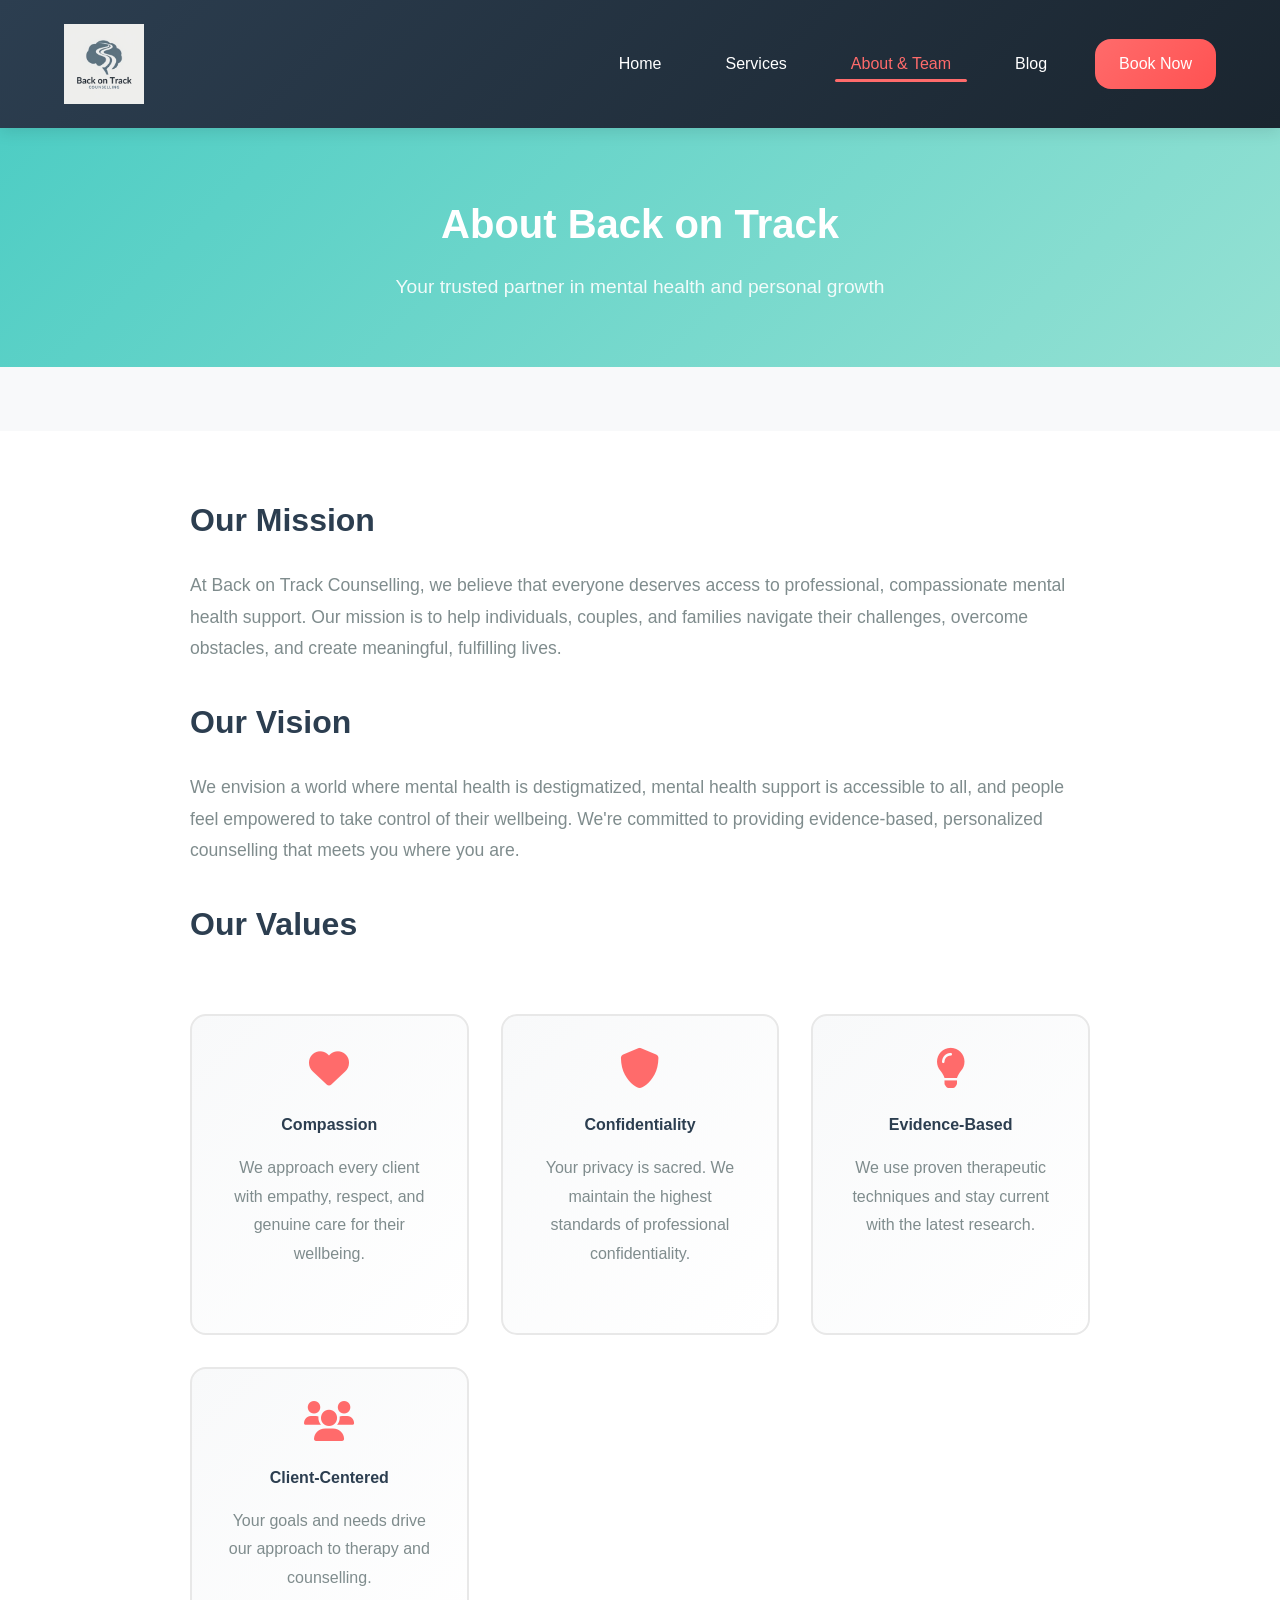
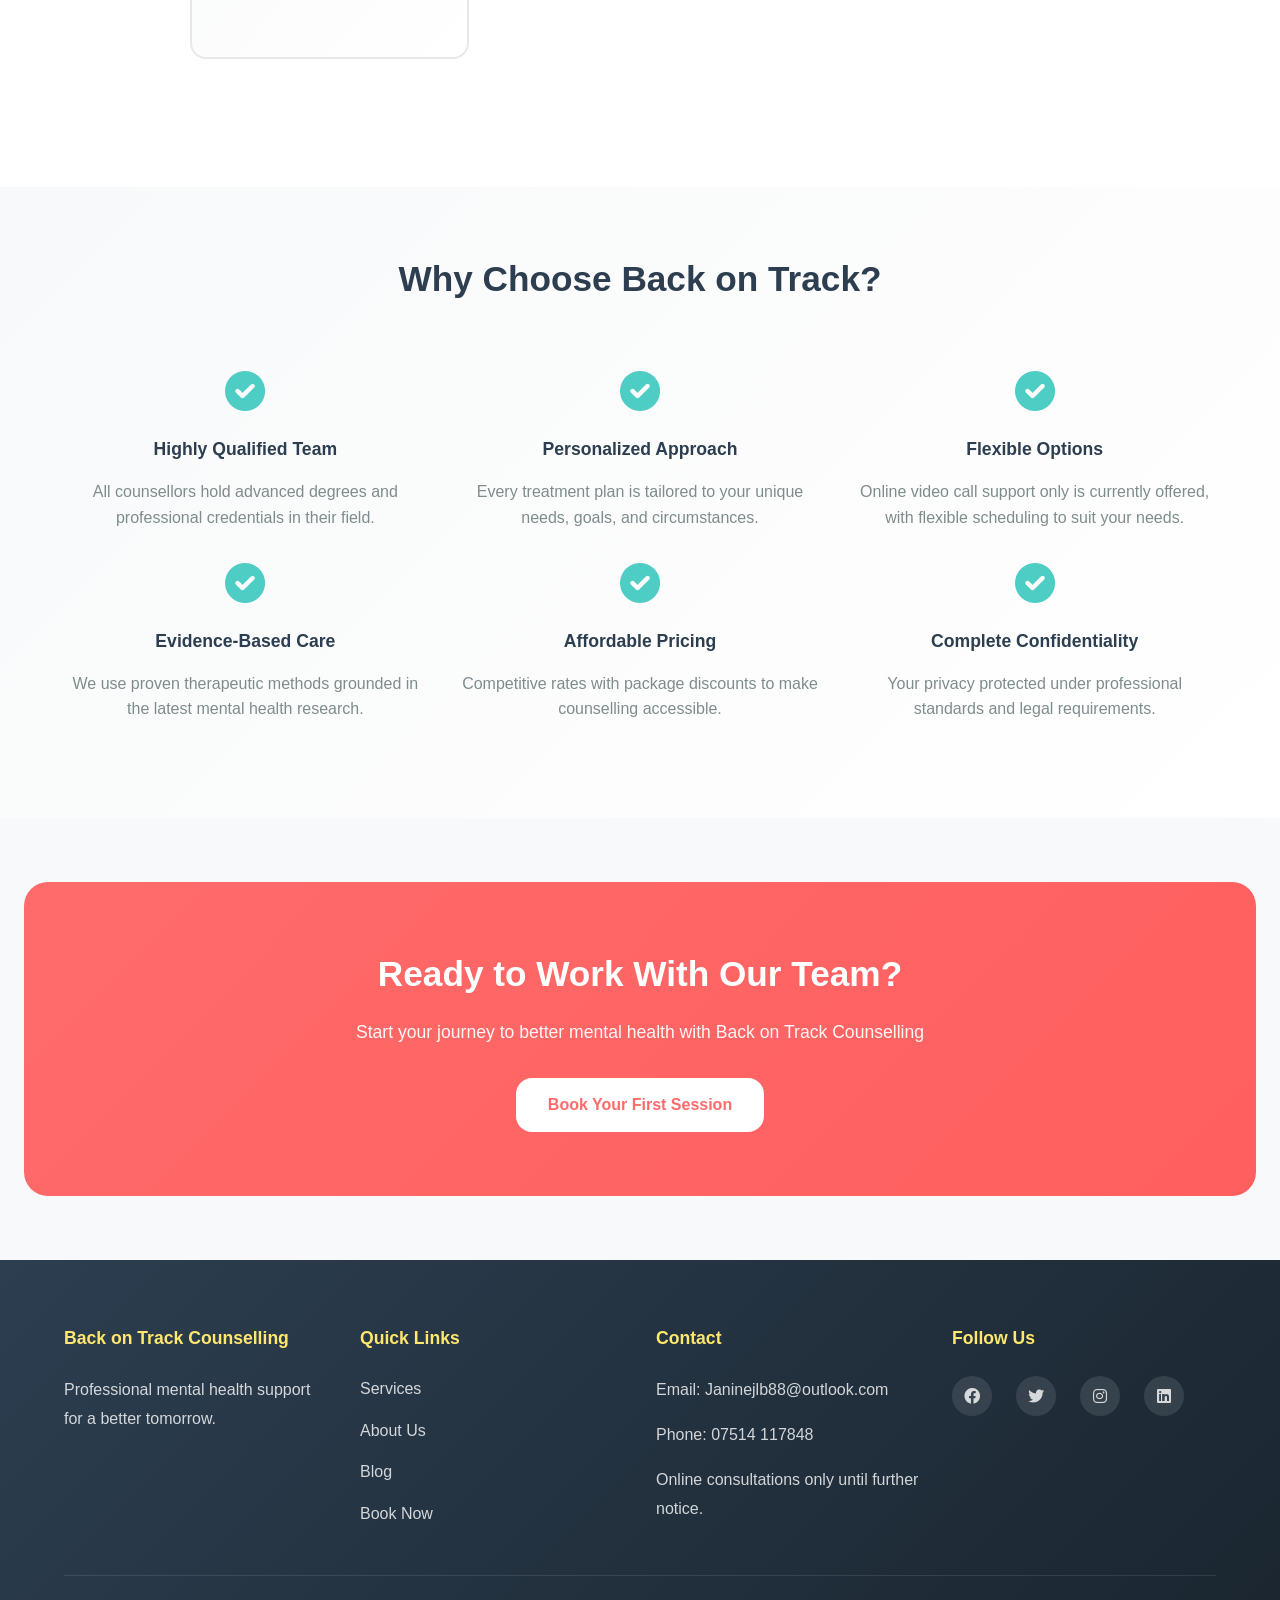
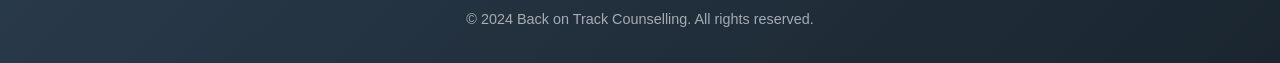
==== commit 5be43c55: "Remove pricing and payment section from about page" ====
--- a/about.html
+++ b/about.html
@@ -63,21 +63,6 @@
                     </div>
                 </div>
             </div>
-        </div>
-    </section>
-
-    <!-- Pricing Section -->
-    <section class="pricing-section">
-        <div class="container">
-            <h3>Pricing & Payment</h3>
-            <p>All sessions are offered as online video consultations until further notice.</p>
-            <ul class="pricing-list">
-                <li><strong>Standard session:</strong> £60 per session</li>
-                <li><strong>Student counsellors:</strong> discounted rate of £45 per session</li>
-                <li><strong>New adult clients (18+):</strong> 10% off your first booked session</li>
-            </ul>
-            <p>If it feels difficult to pay the full fee at once, Janine offers a flexible payment plan so you can pay what you can now and spread the rest over three months.</p>
-            <p>For bookings or questions, please contact Janine directly at <a href="mailto:Janinejlb88@outlook.com">Janinejlb88@outlook.com</a> or call <a href="tel:07514117848">07514 117848</a>.</p>
         </div>
     </section>
 
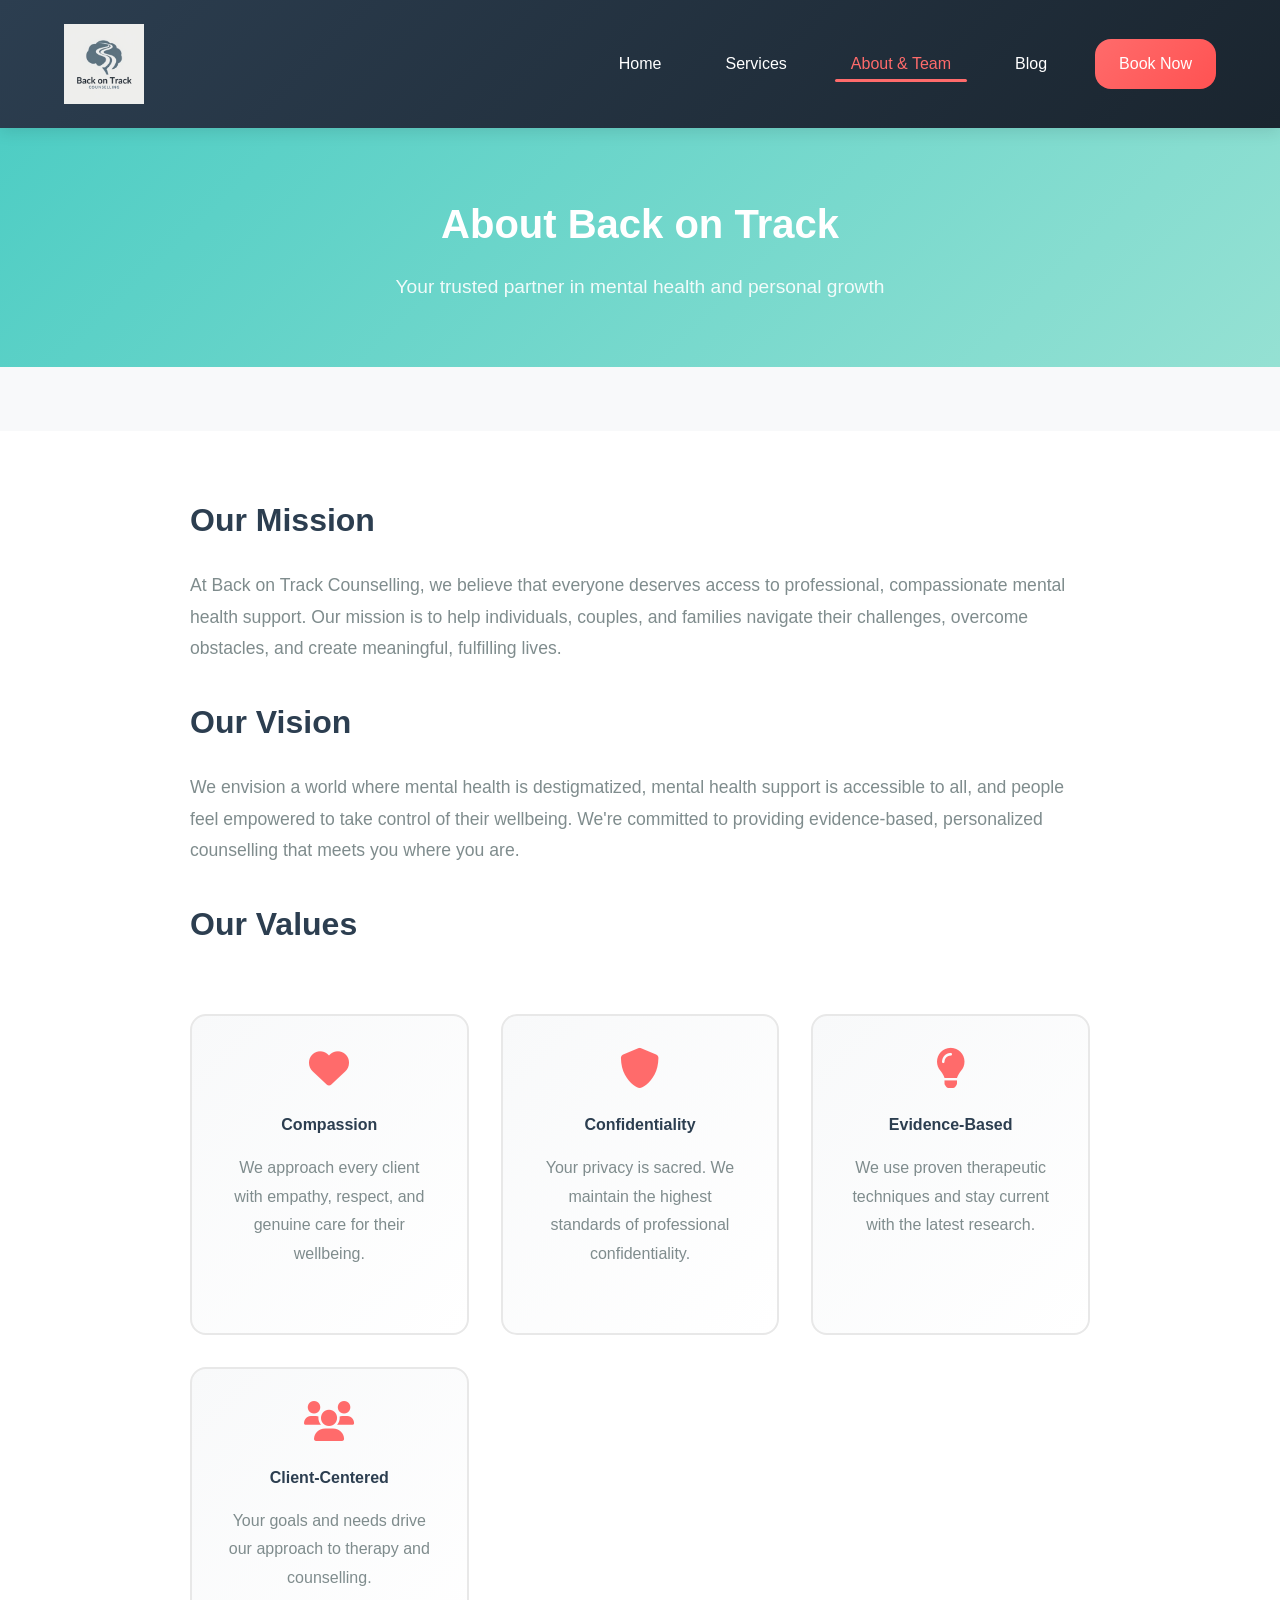
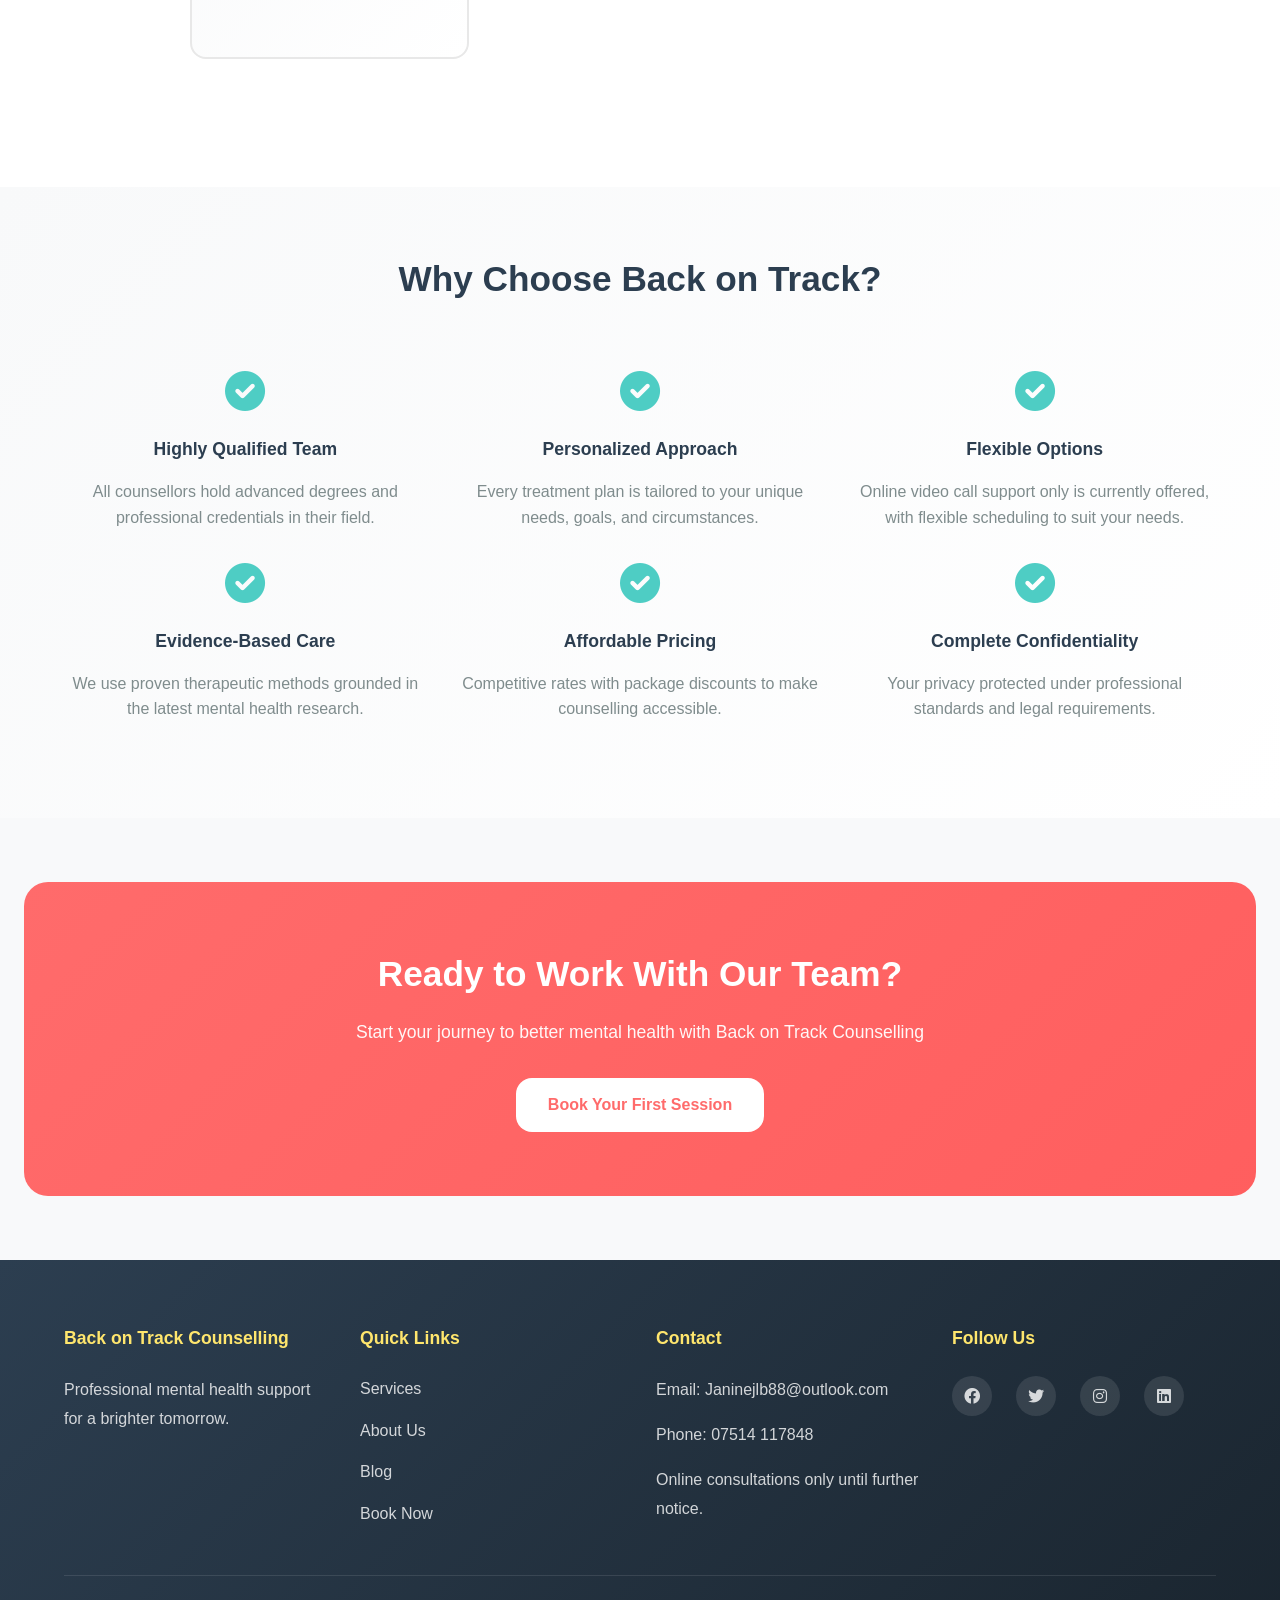
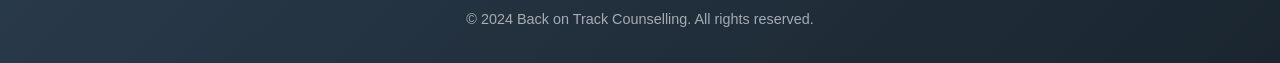
==== commit 3fc66550: "Change 'better tomorrow' to 'brighter tomorrow' in all footers" ====
--- a/about.html
+++ b/about.html
@@ -120,7 +120,7 @@
             <div class="footer-content">
                 <div class="footer-section">
                     <h5>Back on Track Counselling</h5>
-                    <p>Professional mental health support for a better tomorrow.</p>
+                    <p>Professional mental health support for a brighter tomorrow.</p>
                 </div>
                 <div class="footer-section">
                     <h5>Quick Links</h5>
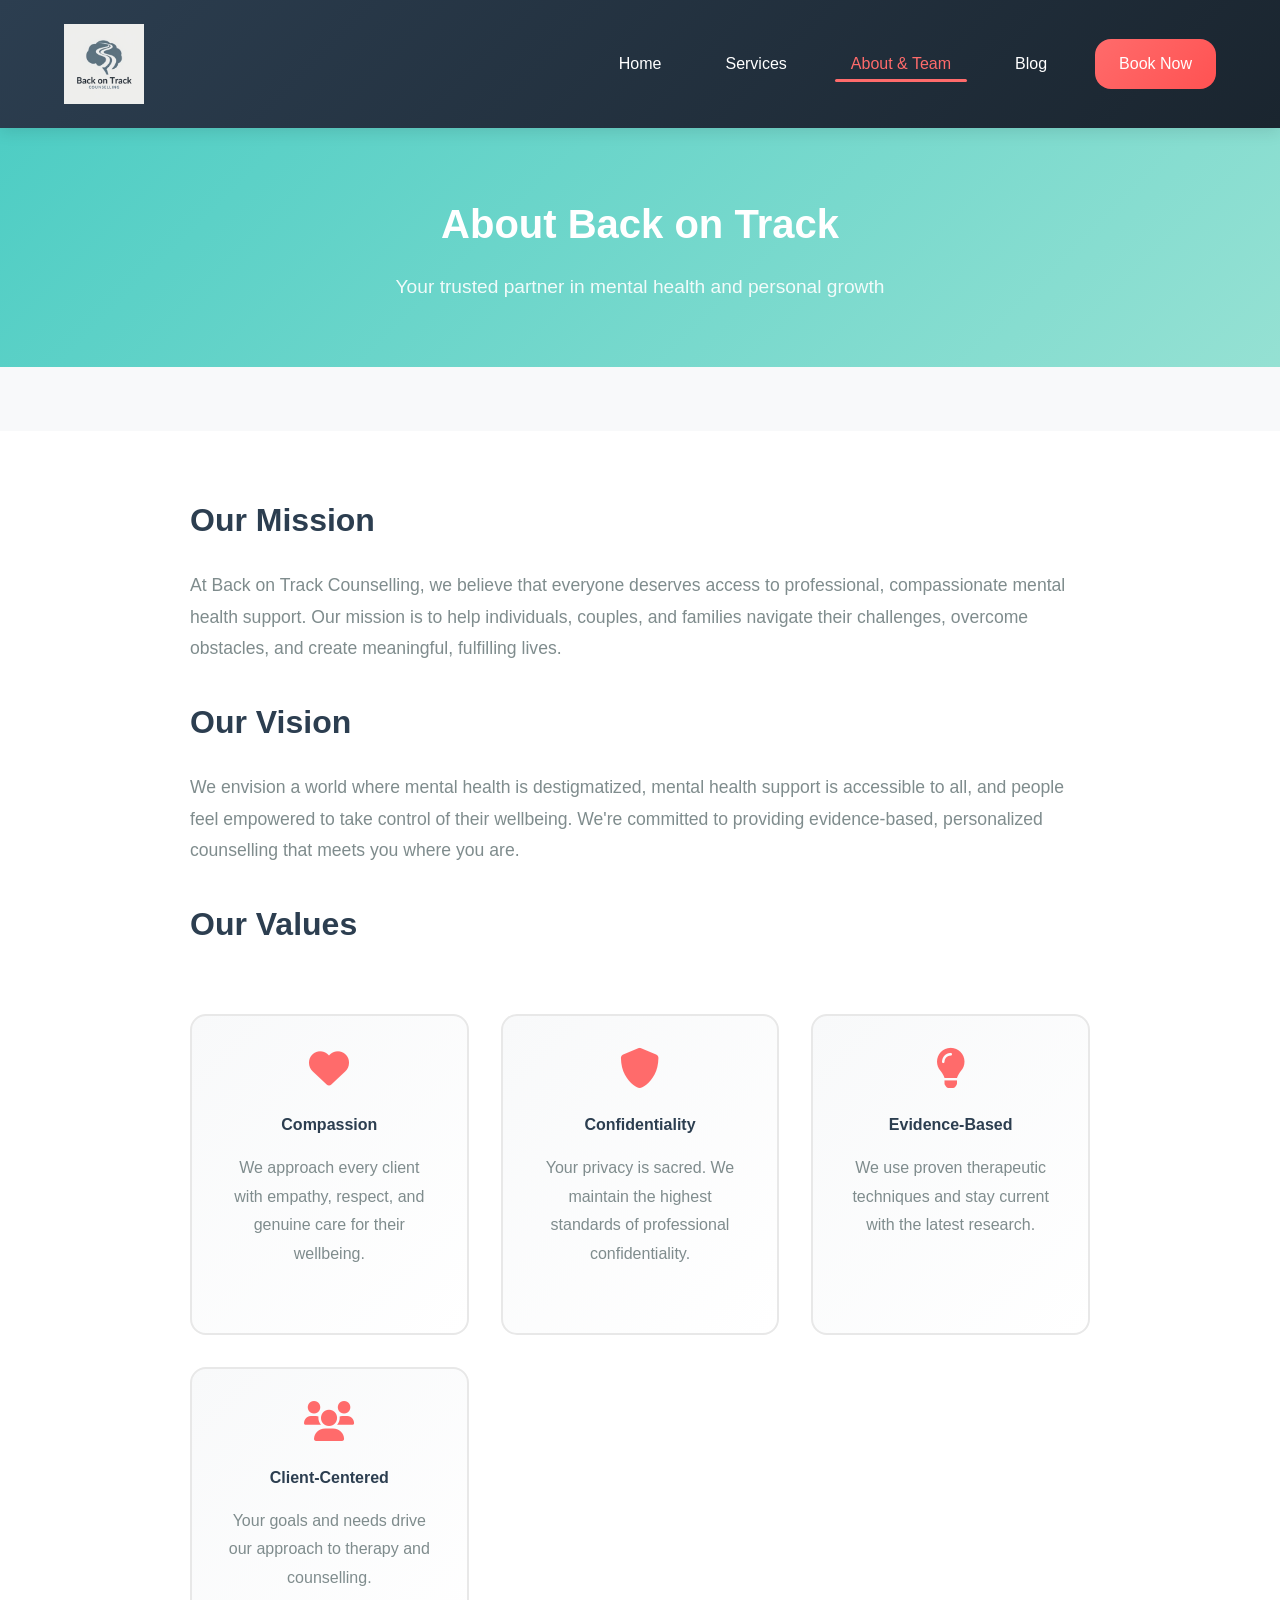
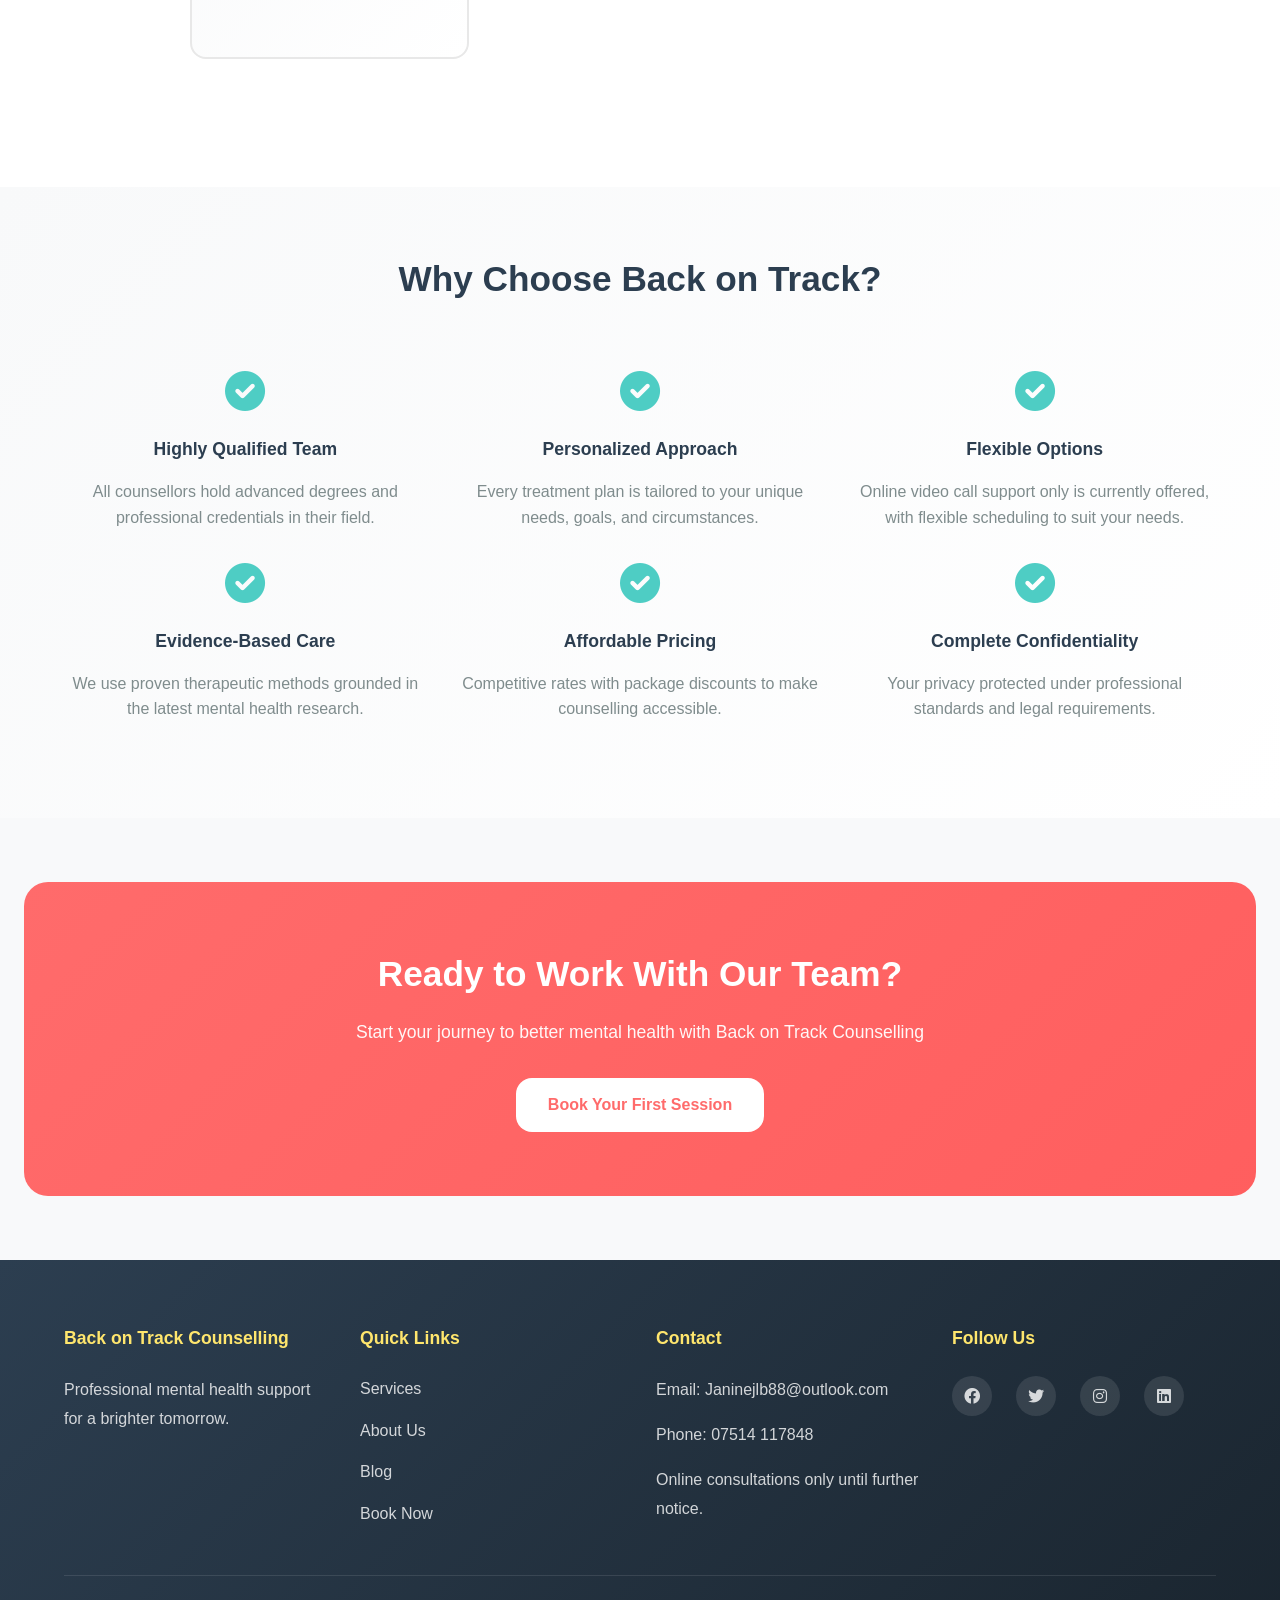
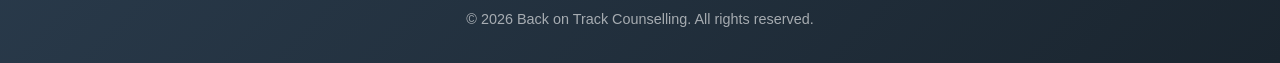
==== commit c5c1a7d7: "Update site content and booking page" ====
--- a/about.html
+++ b/about.html
@@ -148,7 +148,7 @@
                 </div>
             </div>
             <div class="footer-bottom">
-                <p>&copy; 2024 Back on Track Counselling. All rights reserved.</p>
+                <p>&copy; 2026 Back on Track Counselling. All rights reserved.</p>
             </div>
         </div>
     </footer>
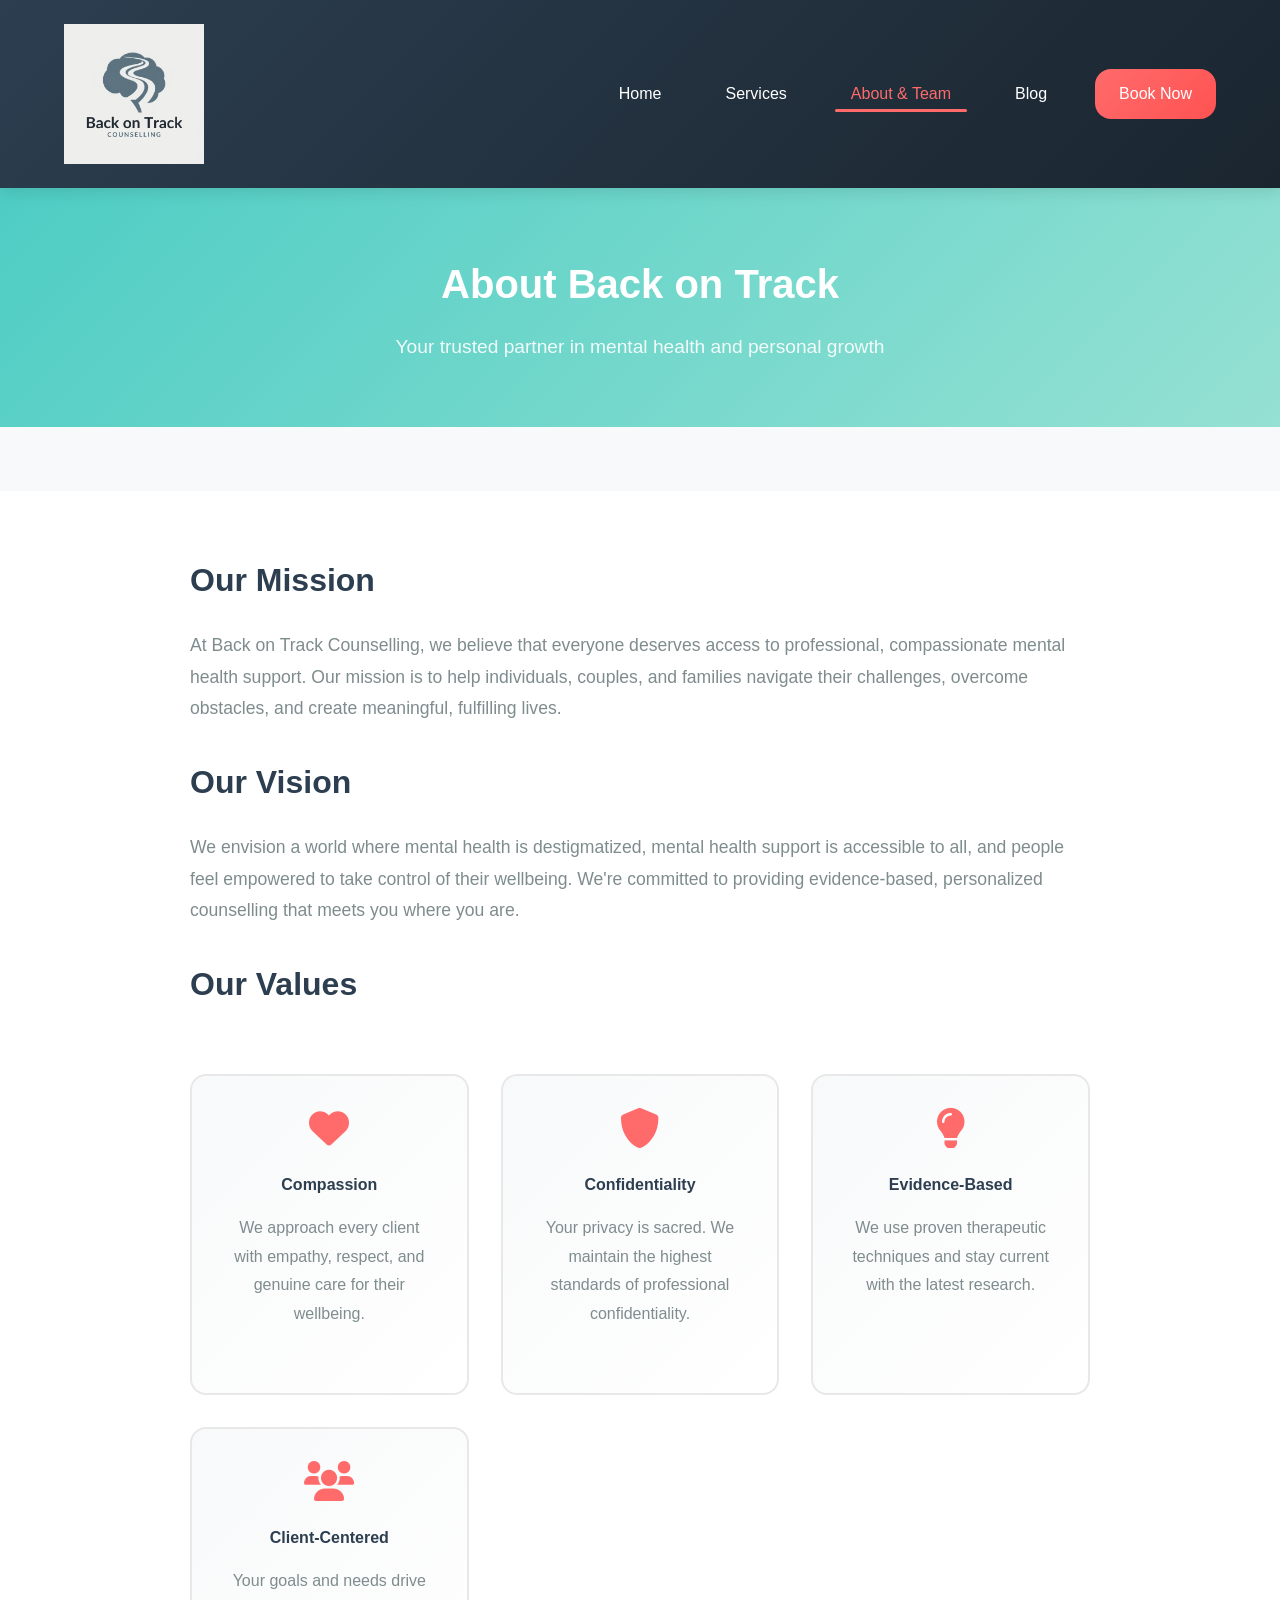
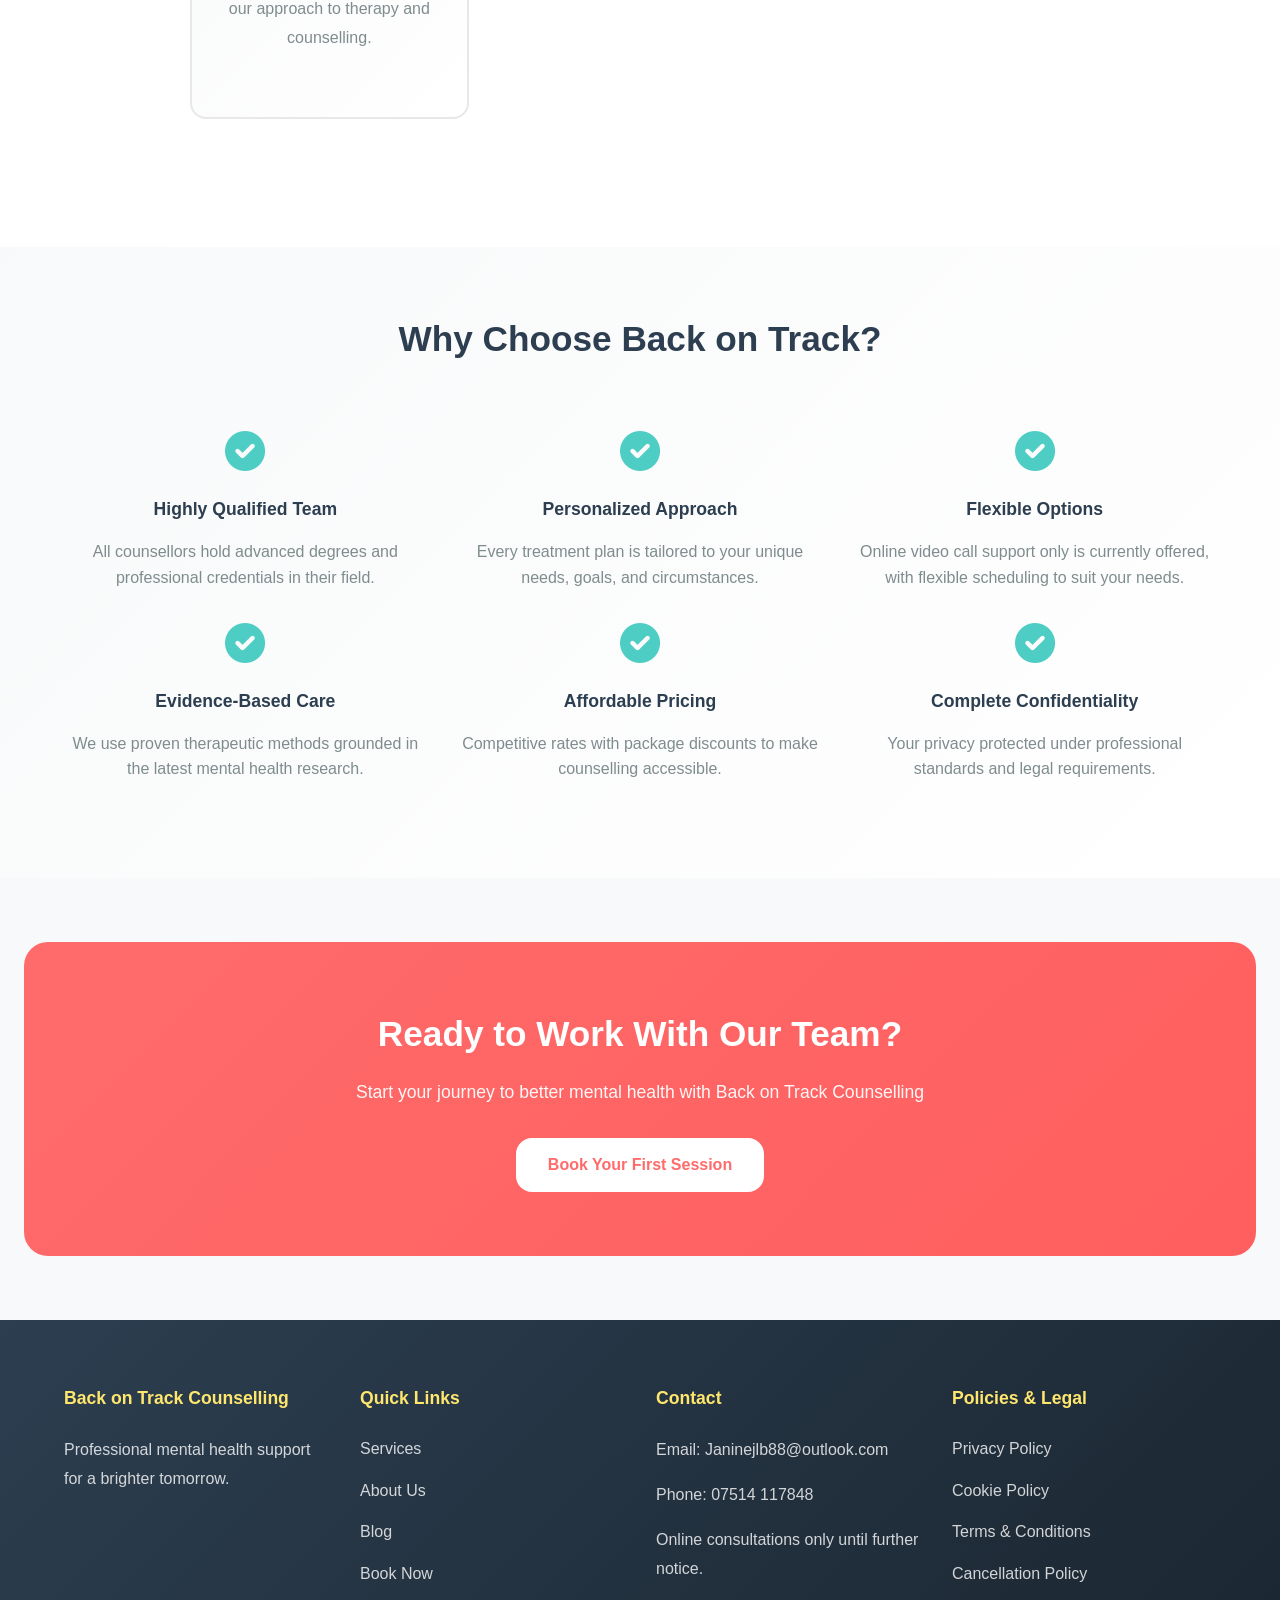
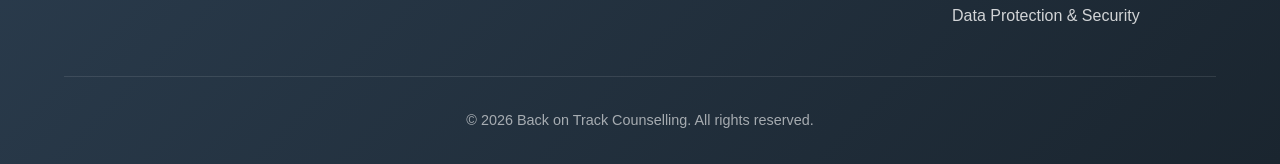
==== commit 6a895856: "Backup latest website updates" ====
--- a/about.html
+++ b/about.html
@@ -138,13 +138,14 @@
                     <p>Online consultations only until further notice.</p>
                 </div>
                 <div class="footer-section">
-                    <h5>Follow Us</h5>
-                    <div class="social-links">
-                        <a href="#"><i class="fab fa-facebook"></i></a>
-                        <a href="#"><i class="fab fa-twitter"></i></a>
-                        <a href="#"><i class="fab fa-instagram"></i></a>
-                        <a href="#"><i class="fab fa-linkedin"></i></a>
-                    </div>
+                    <h5>Policies & Legal</h5>
+                    <ul>
+                        <li><a href="privacy-policy.html">Privacy Policy</a></li>
+                        <li><a href="cookie-policy.html">Cookie Policy</a></li>
+                        <li><a href="terms-and-conditions.html">Terms & Conditions</a></li>
+                        <li><a href="cancellation-policy.html">Cancellation Policy</a></li>
+                        <li><a href="data-protection-security.html">Data Protection & Security</a></li>
+                    </ul>
                 </div>
             </div>
             <div class="footer-bottom">
--- a/styles.css
+++ b/styles.css
@@ -90,8 +90,8 @@
 }
 
 .logo-img {
-    max-width: 180px;
-    max-height: 80px;
+    max-width: 300px;
+    max-height: 140px;
     width: auto;
     height: auto;
     object-fit: contain;
@@ -106,8 +106,8 @@
 }
 
 .top-logo-banner .top-logo {
-    max-width: 260px;
-    max-height: 110px;
+    max-width: 460px;
+    max-height: 200px;
     width: auto;
     height: auto;
     object-fit: contain;
@@ -132,6 +132,16 @@
     .top-logo-area {
         flex-direction: column;
         gap: 10px;
+    }
+
+    .logo-img {
+        max-width: 220px;
+        max-height: 110px;
+    }
+
+    .top-logo-banner .top-logo {
+        max-width: 340px;
+        max-height: 150px;
     }
 
     .top-logo-title h1 {
